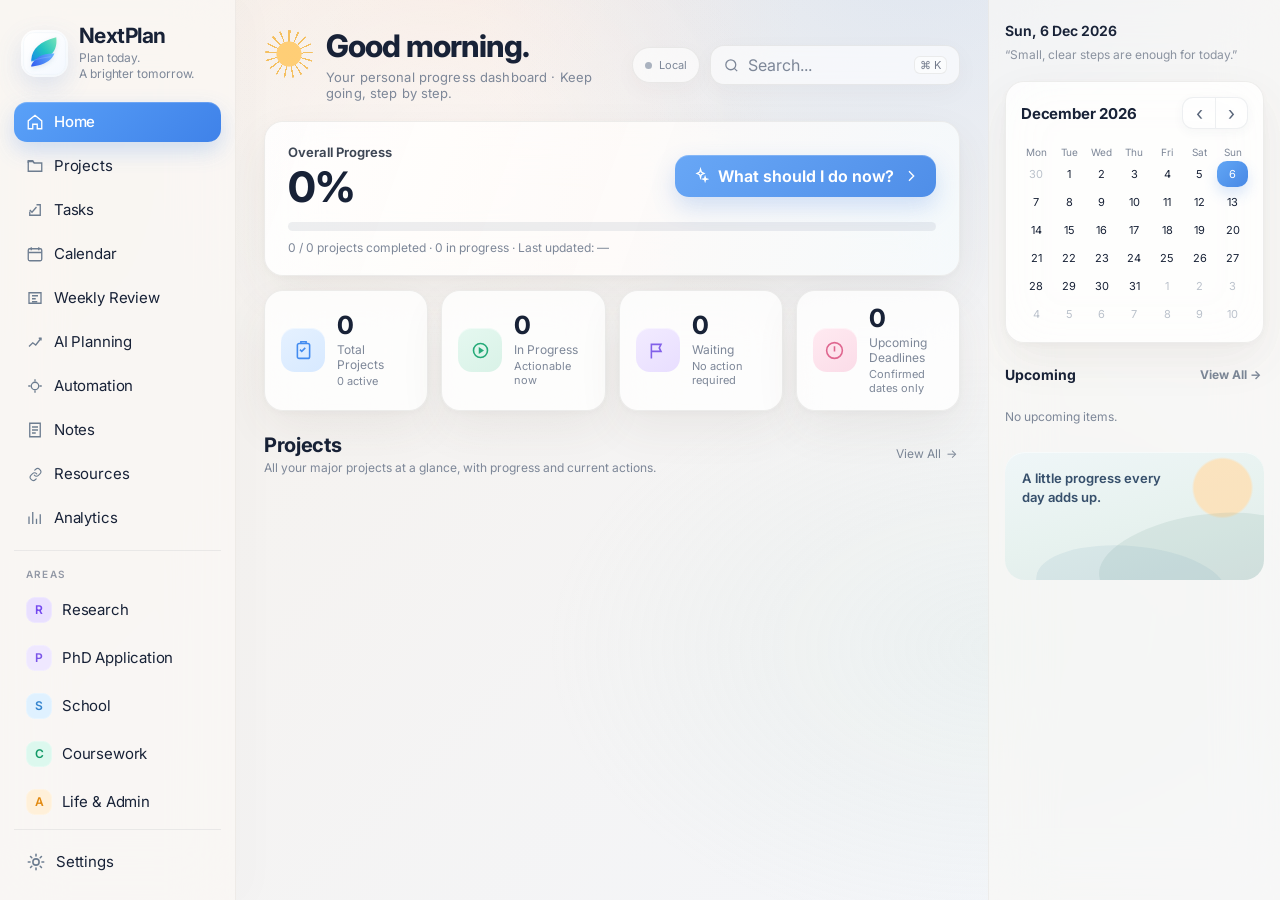
==== index.html @ c909608a "Add files via upload" ====
<!doctype html>
<html lang="en">
<head>
<!-- NEXTPLAN_PHASE_B_V1 -->
<!-- NEXTPLAN_PHASE_C_V1 -->
<!-- NEXTPLAN_PHASE_D_V1 -->
<meta charset="utf-8">
<meta name="viewport" content="width=device-width,initial-scale=1,viewport-fit=cover">
<meta name="theme-color" content="#f5f5f7">
<meta name="color-scheme" content="light dark">
<link rel="manifest" href="./manifest.webmanifest">
<link rel="icon" href="./icon.svg" type="image/svg+xml">
<link rel="preconnect" href="https://fonts.googleapis.com">
<link rel="preconnect" href="https://fonts.gstatic.com" crossorigin>
<link href="https://fonts.googleapis.com/css2?family=Inter:wght@400;500;600;700&display=swap" rel="stylesheet">
<link rel="stylesheet" href="./apple-web-v1.css?v=apple-web-v1">
<title>NextPlan</title>
<style>
:root{
  --bg:#f5f5f7;--glass:rgba(255,255,255,.72);--panel:#ffffff;--panel-soft:#fbfbfd;--text:#111318;--muted:#737b8c;
  --border:rgba(15,23,42,.08);--hairline:rgba(15,23,42,.06);--shadow:0 12px 35px rgba(27,31,43,.07);
  --blue:#3478f6;--blue2:#5b8cff;--green:#22b573;--purple:#8b5cf6;--pink:#ff4f91;--orange:#ff9f0a;--red:#ff453a;
  --sidebar:rgba(247,249,252,.88);--rightbar:rgba(248,250,253,.82);--chip:#f1f3f7;--input:#eef1f5;
}
html[data-theme="dark"]{
  --bg:#101216;--glass:rgba(26,29,35,.74);--panel:#1b1e24;--panel-soft:#20242b;--text:#f4f6f8;--muted:#9da5b4;
  --border:rgba(255,255,255,.08);--hairline:rgba(255,255,255,.06);--shadow:0 16px 40px rgba(0,0,0,.24);
  --sidebar:rgba(20,23,28,.9);--rightbar:rgba(20,23,28,.86);--chip:#292d35;--input:#272b33;
}
*{box-sizing:border-box}html,body{margin:0;min-height:100%;background:var(--bg);color:var(--text);font-family:"Inter",-apple-system,BlinkMacSystemFont,"SF Pro Text","SF Pro Display","Helvetica Neue","Segoe UI","PingFang SC","Microsoft YaHei",sans-serif}
body{min-height:100vh;overflow-x:hidden}button,input,select{font:inherit}button{cursor:pointer}svg{display:block}
.app-shell{min-height:100vh;display:grid;grid-template-columns:236px minmax(0,1fr) 292px;background:radial-gradient(circle at 36% -10%,rgba(76,139,245,.07),transparent 32%),radial-gradient(circle at 78% 0%,rgba(139,92,246,.05),transparent 25%),var(--bg)}
.sidebar{position:sticky;top:0;height:100vh;padding:20px 14px 18px;background:var(--sidebar);backdrop-filter:blur(24px);border-right:1px solid var(--hairline);display:flex;flex-direction:column;z-index:20}
.brand{display:flex;align-items:center;gap:11px;padding:4px 8px 18px}.brand-mark{width:42px;height:42px;border-radius:12px;box-shadow:0 7px 18px rgba(52,120,246,.22);overflow:hidden;flex:none}.brand h1{font-size:20px;letter-spacing:-.5px;margin:0;font-weight:700}.brand p{font-size:12px;color:var(--muted);margin:3px 0 0;line-height:1.3;font-weight:400;letter-spacing:-.01em}
.nav-group{display:grid;gap:4px}.nav-label{font-size:11px;text-transform:uppercase;letter-spacing:.09em;color:var(--muted);font-weight:600;padding:17px 11px 7px}.nav-btn{display:flex;align-items:center;gap:10px;border:0;background:transparent;color:var(--text);padding:9px 11px;border-radius:10px;font-size:16px;font-weight:400;line-height:1.25;letter-spacing:-.022em;text-align:left}.nav-btn svg{width:20px;height:20px;color:#667085;stroke-width:1.7}.nav-btn.active{background:linear-gradient(135deg,#3478f6,#4f85fa);color:#fff;box-shadow:0 7px 15px rgba(52,120,246,.18)}.nav-btn.active svg{color:#fff}.nav-btn:hover:not(.active){background:var(--chip)}
.area-dot{width:24px;height:24px;border-radius:8px;display:grid;place-items:center;font-size:12px;font-weight:700}.a-research{background:#e9e0ff;color:#7448ef}.a-phd{background:#efe8ff;color:#7b55e8}.a-school{background:#dff1ff;color:#3484ce}.a-career{background:#dcf8ee;color:#119966}.a-admin{background:#fff0d9;color:#e28a12}.a-life{background:#ffe2ee;color:#e84986}
.sidebar-footer{margin-top:auto}.settings-btn{width:100%;display:flex;gap:10px;align-items:center;border:0;background:transparent;color:var(--muted);padding:10px 11px;border-radius:10px;font-size:16px;font-weight:400;line-height:1.25;letter-spacing:-.022em}.settings-btn svg{width:20px;height:20px;stroke-width:1.7;color:#667085}.settings-btn:hover{background:var(--chip)}
.main{min-width:0;padding:28px 28px 46px}.topbar{display:flex;gap:20px;align-items:flex-start;justify-content:space-between;margin-bottom:18px}.hello h2{font-size:30px;letter-spacing:-.8px;margin:0;font-weight:760}.hello p{margin:4px 0 0;color:var(--muted);font-size:14px}.top-actions{display:flex;align-items:center;gap:9px}.sync-pill{height:34px;border:1px solid var(--border);background:var(--glass);backdrop-filter:blur(18px);border-radius:999px;padding:0 10px;display:flex;align-items:center;gap:7px;color:var(--muted);font-size:11px;white-space:nowrap}.sync-pill .sync-dot{width:7px;height:7px;border-radius:50%;background:#aab2bf}.sync-pill.synced .sync-dot{background:var(--green)}.sync-pill.syncing .sync-dot{background:var(--orange)}.sync-pill.error .sync-dot{background:var(--red)}.search-btn{height:38px;width:min(245px,30vw);border:1px solid var(--border);background:var(--glass);backdrop-filter:blur(18px);color:var(--muted);border-radius:13px;padding:0 12px;display:flex;align-items:center;gap:8px;box-shadow:0 2px 10px rgba(0,0,0,.025)}.search-btn span:first-of-type{overflow:hidden;white-space:nowrap;text-overflow:ellipsis}.kbd{margin-left:auto;font-size:11px;border:1px solid var(--border);background:var(--panel);border-radius:6px;padding:1px 5px;color:var(--muted)}
.card{background:var(--glass);backdrop-filter:blur(22px);border:1px solid var(--border);border-radius:18px;box-shadow:var(--shadow)}.hero{padding:21px 22px}.hero-row{display:flex;justify-content:space-between;gap:18px;align-items:center}.eyebrow{font-size:13px;font-weight:650}.hero-pct{font-size:41px;font-weight:760;letter-spacing:-1.2px;line-height:1;margin-top:6px}.primary{border:0;color:white;background:linear-gradient(135deg,#3478f6,#4d86fa);border-radius:13px;padding:11px 16px;font-weight:650;box-shadow:0 8px 18px rgba(52,120,246,.22);display:flex;align-items:center;gap:9px}.primary:hover{filter:brightness(.99)}
.progress-track{height:10px;border-radius:999px;background:#e9edf3;overflow:hidden;margin-top:14px}.progress-fill{height:100%;border-radius:999px;background:linear-gradient(90deg,#3478f6,#5a8df7);transition:width .28s ease}html[data-theme="dark"] .progress-track{background:#2b3038}.hero-meta{font-size:12px;color:var(--muted);margin-top:9px}
.stats{display:grid;grid-template-columns:repeat(4,1fr);gap:12px;margin:14px 0 22px}.stat{padding:15px;display:flex;gap:12px;align-items:center}.stat-icon{width:43px;height:43px;border-radius:13px;display:grid;place-items:center;flex:none}.stat-icon svg{width:21px;height:21px}.si-blue{background:#e2efff;color:#3478f6}.si-green{background:#def8ef;color:#1aa26b}.si-purple{background:#eee4ff;color:#7b48ef}.si-pink{background:#ffe3ef;color:#ee4a87}.stat-num{font-size:24px;font-weight:750;line-height:1}.stat-title{font-size:12px;color:var(--muted);margin-top:4px}.stat-sub{font-size:11px;color:var(--muted);margin-top:2px}
.section-head{display:flex;justify-content:space-between;gap:16px;align-items:center;margin-bottom:10px}.section-head h3{font-size:20px;margin:0;letter-spacing:-.35px}.section-head p{font-size:12px;color:var(--muted);margin:3px 0 0}.link-btn{border:0;background:transparent;color:var(--muted);font-size:12px;display:flex;align-items:center;gap:5px;padding:6px 3px}.link-btn:hover{color:var(--text)}
.project-grid{display:grid;grid-template-columns:repeat(3,minmax(0,1fr));gap:12px}.project-card{padding:15px;min-width:0;transition:transform .16s ease,box-shadow .16s ease}.project-card:hover{transform:translateY(-1px);box-shadow:0 15px 38px rgba(24,29,40,.09)}.pc-top{display:flex;align-items:flex-start;gap:10px}.pc-icon{width:36px;height:36px;border-radius:11px;display:grid;place-items:center;flex:none}.pc-icon svg{width:18px;height:18px}.pc-text{min-width:0;flex:1}.pc-title{font-size:14px;font-weight:690;white-space:nowrap;overflow:hidden;text-overflow:ellipsis}.pc-sub{font-size:11px;color:var(--muted);white-space:nowrap;overflow:hidden;text-overflow:ellipsis;margin-top:2px}.pc-pct{font-size:13px;font-weight:700;margin-left:auto}.mini-progress{height:6px;border-radius:999px;background:#ebeff4;overflow:hidden;margin-top:13px}.mini-progress span{display:block;height:100%;background:var(--blue);border-radius:999px}html[data-theme="dark"] .mini-progress{background:#2b3038}.pc-next{border-top:1px solid var(--hairline);margin-top:11px;padding-top:10px;font-size:11px;line-height:1.45;color:var(--muted);display:grid;grid-template-columns:18px 1fr;gap:5px}.pc-next b{color:var(--text);font-weight:630;display:block;margin-bottom:2px}.pc-next svg{width:14px;height:14px;margin-top:1px;color:#8993a3}.empty-project{cursor:pointer;width:100%;font:inherit;color:var(--muted);min-height:164px;border:1px dashed rgba(52,120,246,.22);border-radius:18px;display:grid;place-items:center;text-align:center;color:var(--muted);background:rgba(255,255,255,.28)}.empty-project .plus{font-size:30px;color:var(--blue);line-height:1}.empty-project b{display:block;color:var(--blue);font-size:13px;margin-top:4px}
.view{display:none}.view.active{display:block}.view-title{margin-bottom:18px}.view-title h2{font-size:28px;margin:0;letter-spacing:-.6px}.view-title p{color:var(--muted);font-size:13px;margin:4px 0 0}.toolbar{display:flex;gap:8px;flex-wrap:wrap;margin-bottom:14px}.select{appearance:none;-webkit-appearance:none;border:1px solid var(--border);background-color:var(--panel);color:var(--text);border-radius:12px;padding:9px 34px 9px 12px;background-image:linear-gradient(45deg,transparent 50%,var(--muted) 50%),linear-gradient(135deg,var(--muted) 50%,transparent 50%);background-position:calc(100% - 16px) 50%,calc(100% - 11px) 50%;background-size:5px 5px;background-repeat:no-repeat}.list-card{padding:0;overflow:hidden}.list-row{padding:15px 17px;border-top:1px solid var(--hairline);display:flex;gap:14px;align-items:flex-start}.list-row:first-child{border-top:0}.status-dot{width:9px;height:9px;border-radius:50%;margin-top:6px;flex:none}.sd-active{background:var(--blue)}.sd-waiting{background:var(--orange)}.sd-planned{background:#aab2bf}.sd-completed,.sd-done{background:var(--green)}.sd-blocked{background:var(--red)}.list-main{min-width:0;flex:1}.list-title{font-weight:670}.list-sub{font-size:12px;color:var(--muted);margin-top:3px}.list-meta{font-size:12px;color:var(--muted);text-align:right}.milestone-tags{display:flex;flex-wrap:wrap;gap:6px;margin-top:8px;line-height:1}.milestone-tags .priority{display:inline-flex;align-items:center;line-height:1.25;margin:0!important;padding:5px 8px;white-space:normal;vertical-align:middle}.task-grid{display:grid;gap:10px}.task-card{padding:15px 17px;display:grid;grid-template-columns:28px 1fr auto;gap:12px;align-items:start}.task-check{width:25px;height:25px;border-radius:8px;background:#e5efff;color:var(--blue);display:grid;place-items:center}.task-check svg{width:14px;height:14px}.task-title{font-weight:670}.task-desc{font-size:12px;color:var(--muted);margin-top:3px}.priority{font-size:11px;color:var(--muted);background:var(--chip);padding:4px 7px;border-radius:999px}
.calendar-layout{display:grid;grid-template-columns:minmax(0,1.4fr) minmax(250px,.6fr);gap:14px}.calendar-card{padding:18px}.cal-head{display:flex;justify-content:space-between;align-items:center;margin-bottom:14px}.cal-title{font-size:17px;font-weight:700}.cal-nav{display:flex;gap:6px}.round-btn{width:31px;height:31px;border-radius:10px;border:1px solid var(--border);background:var(--panel);color:var(--text);display:grid;place-items:center}.weekdays,.cal-grid{display:grid;grid-template-columns:repeat(7,1fr);gap:5px}.weekdays div{font-size:11px;color:var(--muted);text-align:center;padding:5px}.day{min-height:67px;border-radius:12px;padding:7px;font-size:12px;position:relative;border:1px solid transparent}.day.muted{color:#b6bdc8}.day.today{background:#edf4ff;border-color:#d8e8ff;color:#2f6fdc}html[data-theme="dark"] .day.today{background:#1e2c43;border-color:#28426b;color:#91b8ff}.day.has-event{background:var(--panel-soft)}.daynum{font-weight:620}.event-dots{display:flex;gap:3px;position:absolute;bottom:7px;left:7px}.event-dots span{width:5px;height:5px;border-radius:50%}.upcoming-list{display:grid;gap:8px}.upcoming-item{padding:12px;border-radius:13px;background:var(--panel-soft);display:grid;grid-template-columns:8px 1fr auto;gap:9px;align-items:center}.u-dot{width:8px;height:8px;border-radius:50%}.u-title{font-size:12px;font-weight:650}.u-date{font-size:11px;color:var(--muted);margin-top:1px}.u-right{font-size:11px;color:var(--muted)}.empty-state{padding:34px 20px;text-align:center;color:var(--muted)}.empty-state svg{width:36px;height:36px;margin:0 auto 8px;color:#a6aeba}.empty-state b{display:block;color:var(--text);font-size:14px;margin-bottom:4px}
.notes-grid,.resources-grid{display:grid;grid-template-columns:repeat(2,minmax(0,1fr));gap:12px}.note-card,.resource-card{padding:16px}.note-title,.resource-title{font-weight:690}.note-body,.resource-sub{font-size:12px;color:var(--muted);margin-top:6px;line-height:1.5}.note-meta{font-size:11px;color:var(--muted);margin-top:11px}.resource-card{display:flex;gap:12px;align-items:flex-start}.resource-icon{width:38px;height:38px;border-radius:11px;background:#e5efff;color:var(--blue);display:grid;place-items:center;flex:none}.resource-icon svg{width:18px;height:18px}.analytics-grid{display:grid;grid-template-columns:repeat(2,minmax(0,1fr));gap:12px}.analytics-card{padding:17px}.analytics-card h4{font-size:14px;margin:0 0 13px}.area-row{display:grid;grid-template-columns:92px 1fr 38px;gap:10px;align-items:center;margin:10px 0;font-size:12px}.area-track{height:7px;background:#e9edf3;border-radius:999px;overflow:hidden}.area-track span{height:100%;display:block;border-radius:999px;background:linear-gradient(90deg,#3478f6,#8b5cf6)}html[data-theme="dark"] .area-track{background:#2b3038}.metric-big{font-size:34px;font-weight:760;letter-spacing:-.8px}.metric-label{font-size:12px;color:var(--muted)}
.rightbar{position:sticky;top:0;height:100vh;padding:22px 15px 18px;background:var(--rightbar);backdrop-filter:blur(24px);border-left:1px solid var(--hairline);overflow:auto}.profile-row{display:flex;justify-content:flex-end;margin-bottom:18px}.avatar{width:38px;height:38px;border:0;border-radius:50%;display:grid;place-items:center;background:linear-gradient(135deg,#747f93,#9ca5b5);color:white;font-size:12px;font-weight:700}.today-date{font-size:14px;font-weight:650}.reflection{font-size:13px;color:var(--muted);font-style:italic;line-height:1.45;margin-top:7px}.side-card{background:var(--glass);border:1px solid var(--border);border-radius:17px;box-shadow:var(--shadow);padding:15px;margin-top:18px}.side-title{font-size:14px;font-weight:700;display:flex;align-items:center;justify-content:space-between}.mini-cal-head{display:flex;justify-content:space-between;align-items:center;margin-bottom:12px}.mini-week,.mini-days{display:grid;grid-template-columns:repeat(7,1fr);text-align:center;gap:2px}.mini-week div{font-size:10px;color:var(--muted);padding:3px}.mini-day{font-size:11px;padding:6px 0;border-radius:50%;position:relative}.mini-day.today{background:var(--blue);color:#fff}.mini-day.muted{color:#bbc2cc}.mini-day.has-event:not(.today)::after{content:"";width:4px;height:4px;background:var(--green);border-radius:50%;position:absolute;left:50%;transform:translateX(-50%);bottom:1px}.side-upcoming{margin-top:18px}.side-upcoming-list{display:grid;gap:0;margin-top:8px}.side-event{display:grid;grid-template-columns:8px 1fr auto;gap:9px;align-items:center;border-top:1px solid var(--hairline);padding:10px 0}.side-event:first-child{border-top:0}.side-event-title{font-size:12px;font-weight:650}.side-event-date,.side-event-right{font-size:10px;color:var(--muted)}.soft-quote{margin-top:18px;min-height:133px;border-radius:18px;padding:17px;background:linear-gradient(145deg,#eef3ff,#dfe9fa 58%,#cbdaf2);color:#27334d;position:relative;overflow:hidden}.soft-quote:before{content:"";position:absolute;width:170px;height:80px;background:rgba(104,136,191,.18);border-radius:50% 50% 0 0;right:-35px;bottom:-20px;transform:rotate(-8deg)}.soft-quote p{font-size:13px;line-height:1.45;font-weight:600;width:72%;margin:0;position:relative;z-index:1}
.modal{border:0;border-radius:20px;background:var(--panel);color:var(--text);padding:0;width:min(650px,calc(100vw - 28px));box-shadow:0 28px 90px rgba(0,0,0,.28)}.modal::backdrop{background:rgba(20,23,30,.34);backdrop-filter:blur(4px)}.modal-inner{padding:20px}.modal-title{font-size:19px;font-weight:730;margin:0 0 4px}.modal-sub{font-size:12px;color:var(--muted);margin-bottom:15px}.field{display:grid;gap:5px;margin-top:10px}.field label{font-size:11px;color:var(--muted);font-weight:600}.field input{border:1px solid var(--border);background:var(--input);color:var(--text);padding:10px 11px;border-radius:10px;outline:none}.field input:focus{border-color:rgba(52,120,246,.55);box-shadow:0 0 0 3px rgba(52,120,246,.11)}.modal-actions{display:flex;gap:8px;justify-content:flex-end;margin-top:16px}.secondary{border:1px solid var(--border);background:var(--panel);color:var(--text);border-radius:11px;padding:9px 12px}.danger{color:var(--red)}
.search-modal{width:min(720px,calc(100vw - 30px));align-self:start;margin-top:8vh}.search-input-wrap{display:flex;align-items:center;gap:8px;border-bottom:1px solid var(--hairline);padding:15px 18px}.search-input-wrap input{border:0;outline:0;background:transparent;color:var(--text);font-size:17px;width:100%}.search-results{max-height:58vh;overflow:auto;padding:8px}.search-result{padding:11px 12px;border-radius:11px;display:flex;gap:10px;align-items:flex-start}.search-result:hover{background:var(--chip)}.search-kind{font-size:10px;background:var(--chip);color:var(--muted);border-radius:6px;padding:2px 5px;flex:none;margin-top:2px}.search-result b{font-size:13px}.search-result p{font-size:11px;color:var(--muted);margin:3px 0 0}
.mobile-top{display:none}.scrim{display:none}
@media(max-width:1180px){.app-shell{grid-template-columns:210px minmax(0,1fr)}.rightbar{display:none}.project-grid{grid-template-columns:repeat(2,minmax(0,1fr))}.stats{grid-template-columns:repeat(2,1fr)}}
@media(max-width:820px){.app-shell{display:block}.sidebar{position:fixed;left:0;transform:translateX(-102%);width:250px;transition:transform .22s ease;box-shadow:20px 0 50px rgba(0,0,0,.12)}.sidebar.open{transform:translateX(0)}.scrim{position:fixed;inset:0;background:rgba(10,13,18,.25);z-index:15}.scrim.show{display:block}.main{padding:17px 15px 35px}.mobile-top{display:flex;justify-content:space-between;align-items:center;margin-bottom:15px}.mobile-brand{font-weight:730}.icon-button{border:0;background:var(--panel);color:var(--text);border-radius:10px;width:37px;height:37px;display:grid;place-items:center;box-shadow:var(--shadow)}.topbar{align-items:center}.hello h2{font-size:25px}.sync-pill{display:none}.search-btn{width:42px;padding:0;justify-content:center}.search-btn span,.search-btn .kbd{display:none}.project-grid,.notes-grid,.resources-grid,.analytics-grid,.calendar-layout{grid-template-columns:1fr}.stats{grid-template-columns:1fr 1fr}.hero-row{align-items:flex-start;flex-direction:column}.primary{width:100%;justify-content:center}.project-card{min-height:auto}}
@media(max-width:480px){.stats{grid-template-columns:1fr}.hello p{font-size:12px}.hello h2{font-size:23px}}





/* APPROVED SIDEBAR SPEC v4 START */
/* Final user-approved sidebar tuning: compact Apple-like proportions, 236px desktop width. */
.sidebar{
  width:236px;
  padding:18px 14px 14px;
  background:#fafbfc;
  font-family:-apple-system,BlinkMacSystemFont,"SF Pro Text","SF Pro Display","Inter","Helvetica Neue",Arial,sans-serif;
  overflow-y:auto;
  overscroll-behavior:contain;
  scrollbar-width:none;
}
.sidebar::-webkit-scrollbar{display:none}
html[data-theme="dark"] .sidebar{background:#0b1220}
.brand{
  gap:12px;
  padding:0 6px 16px;
  align-items:center;
}
.brand-mark{
  width:48px;
  height:48px;
  border-radius:14px;
  box-shadow:0 8px 20px rgba(67,97,238,.20);
  flex:0 0 48px;
}
.brand-mark img{width:48px;height:48px}
.brand h1{
  font-family:-apple-system,BlinkMacSystemFont,"SF Pro Display","SF Pro Text","Inter","Helvetica Neue",Arial,sans-serif;
  font-size:20px;
  line-height:24px;
  font-weight:700;
  letter-spacing:-.45px;
  color:#0f172a;
  white-space:nowrap;
}
.brand p{
  margin:2px 0 0;
  font-family:-apple-system,BlinkMacSystemFont,"SF Pro Text","Inter","Helvetica Neue",Arial,sans-serif;
  font-size:12px;
  line-height:16px;
  font-weight:400;
  letter-spacing:-.08px;
  color:#64748b;
  white-space:nowrap;
}
html[data-theme="dark"] .brand h1{color:#f8fafc}
html[data-theme="dark"] .brand p{color:#94a3b8}
.nav-group{gap:2px}
.nav-btn{
  min-height:40px;
  padding:8px 12px;
  gap:10px;
  border-radius:12px;
  font-family:-apple-system,BlinkMacSystemFont,"SF Pro Text","SF Pro Display","Inter","Helvetica Neue",Arial,sans-serif;
  font-size:15px;
  line-height:20px;
  font-weight:400;
  letter-spacing:-.16px;
  color:#0f172a;
}
.nav-btn > svg{
  width:18px;
  height:18px;
  flex:0 0 18px;
  color:#64748b;
  stroke-width:1.75;
}
.nav-btn[data-view="resources"] > svg{
  width:15px;
  height:15px;
  flex:0 0 15px;
  margin-left:1.5px;
  margin-right:1.5px;
  stroke-width:1.8;
}
.nav-btn.active{
  min-height:40px;
  color:#fff;
  font-weight:500;
  background:linear-gradient(135deg,#3b82f6 0%,#2563eb 100%);
  box-shadow:0 7px 16px rgba(37,99,235,.20);
}
.nav-btn.active > svg{color:#fff}
.nav-btn:hover:not(.active){background:#f1f5f9}
html[data-theme="dark"] .nav-btn{color:#f8fafc}
html[data-theme="dark"] .nav-btn > svg{color:#94a3b8}
html[data-theme="dark"] .nav-btn.active{background:#1e3a8a;color:#fff}
html[data-theme="dark"] .nav-btn.active > svg{color:#fff}
html[data-theme="dark"] .nav-btn:hover:not(.active){background:#111c2d}
.nav-label{
  margin:10px 0 0;
  padding:16px 12px 7px;
  border-top:1px solid #e2e8f0;
  font-family:-apple-system,BlinkMacSystemFont,"SF Pro Text","Inter","Helvetica Neue",Arial,sans-serif;
  font-size:11px;
  line-height:14px;
  font-weight:600;
  letter-spacing:.10em;
  color:#64748b;
}
html[data-theme="dark"] .nav-label{border-top-color:#233044;color:#94a3b8}
.area-dot{
  width:26px;
  height:26px;
  border-radius:8px;
  flex:0 0 26px;
  font-size:12px;
  line-height:26px;
  font-weight:600;
}
.sidebar-footer{
  margin-top:auto;
  padding-top:12px;
  border-top:1px solid #e2e8f0;
}
html[data-theme="dark"] .sidebar-footer{border-top-color:#233044}
.settings-btn{
  min-height:40px;
  padding:8px 12px;
  gap:10px;
  border-radius:12px;
  font-family:-apple-system,BlinkMacSystemFont,"SF Pro Text","Inter","Helvetica Neue",Arial,sans-serif;
  font-size:15px;
  line-height:20px;
  font-weight:400;
  letter-spacing:-.16px;
  color:#64748b;
}
.settings-btn svg{
  width:18px;
  height:18px;
  flex:0 0 18px;
  color:#64748b;
  stroke-width:1.75;
}
.settings-btn:hover{background:#f1f5f9}
html[data-theme="dark"] .settings-btn{color:#cbd5e1}
html[data-theme="dark"] .settings-btn svg{color:#cbd5e1}
html[data-theme="dark"] .settings-btn:hover{background:#111c2d}
@media(min-width:1181px){.app-shell{grid-template-columns:236px minmax(0,1fr) 292px}}
/* APPROVED SIDEBAR SPEC v4 END */


/* NEXTPLAN PHASE C */
.review-list{display:grid;gap:8px;margin-top:8px}.review-item{padding:9px 10px;border-radius:11px;background:var(--panel-soft);font-size:12px;line-height:1.45}.review-item b{display:block;color:var(--text);font-size:12px;margin-bottom:2px}.review-muted{color:var(--muted)}.knowledge-meta{display:flex;gap:6px;flex-wrap:wrap;margin-top:8px}.knowledge-chip{font-size:10px;border-radius:999px;background:var(--chip);color:var(--muted);padding:3px 7px}.resource-link{color:var(--blue);text-decoration:none;word-break:break-all}.resource-link:hover{text-decoration:underline}.search-result[data-palette-view]{cursor:pointer}.search-result[data-palette-view]:hover{background:var(--panel-soft)}.search-command{color:var(--blue);font-weight:700}.search-help{font-size:11px;color:var(--muted);padding:8px 4px 4px}


/* NEXTPLAN PHASE D */
.sev-critical{color:var(--red)}.sev-high{color:var(--orange)}.sev-medium{color:var(--blue)}.sev-normal{color:var(--green)}.rule-off{opacity:.58}.plan-score{font-size:20px;font-weight:760;letter-spacing:-.4px}.automation-summary{font-size:11px;color:var(--muted);margin-top:4px}


/* NEXTPLAN APPLE LAYOUT FIX v2 */
.hero:before{display:none!important}
#view-projects .list-card{
  display:block!important;
  padding:0!important;
  overflow:hidden!important;
  background:var(--apple-panel)!important;
  border:1px solid var(--apple-border)!important;
  border-radius:19px!important;
  box-shadow:var(--apple-shadow)!important;
  backdrop-filter:blur(26px) saturate(145%)!important;
  -webkit-backdrop-filter:blur(26px) saturate(145%)!important;
}
#view-projects .list-row{
  position:static!important;
  min-height:0!important;
  padding:15px 17px!important;
  border:0!important;
  border-top:1px solid rgba(91,104,122,.08)!important;
  border-radius:0!important;
  background:transparent!important;
  box-shadow:none!important;
  display:flex!important;
  gap:14px!important;
  align-items:flex-start!important;
  align-content:normal!important;
  backdrop-filter:none!important;
  -webkit-backdrop-filter:none!important;
}
#view-projects .list-row:first-child{border-top:0!important}
#view-projects .list-meta{margin-left:auto!important;text-align:right!important}
.task-check{align-self:center!important}


/* NEXTPLAN ICON FIX v1 */
.settings-btn svg{width:20px!important;height:20px!important;flex:0 0 20px!important;stroke-width:1.9!important}
.empty-resource-icon{width:28px!important;height:28px!important;color:#96a2b3!important;margin:0 auto 10px!important}


/* NEXTPLAN MINI CALENDAR NAV FIX v1 */
.mini-cal-head{
  display:flex!important;
  align-items:center!important;
  justify-content:space-between!important;
  gap:12px!important;
  margin-bottom:14px!important;
}
.mini-cal-head>.row{
  display:inline-flex!important;
  align-items:center!important;
  flex-wrap:nowrap!important;
  gap:0!important;
  overflow:hidden!important;
  border:1px solid rgba(105,117,135,.11)!important;
  border-radius:11px!important;
  background:rgba(255,255,255,.58)!important;
  box-shadow:0 3px 12px rgba(54,65,82,.045)!important;
}
.mini-cal-head .round-btn{
  width:32px!important;
  height:30px!important;
  min-width:32px!important;
  padding:0!important;
  border:0!important;
  border-radius:0!important;
  background:transparent!important;
  box-shadow:none!important;
  color:#596579!important;
  font-size:19px!important;
  line-height:1!important;
  display:grid!important;
  place-items:center!important;
}
.mini-cal-head .round-btn+.round-btn{
  border-left:1px solid rgba(105,117,135,.11)!important;
}
.mini-cal-head .round-btn:hover{
  background:rgba(75,143,247,.08)!important;
  color:var(--apple-blue)!important;
}
.mini-cal-head .side-title{
  font-size:15px!important;
  font-weight:700!important;
  letter-spacing:-.2px!important;
}
html[data-theme="dark"] .mini-cal-head>.row{
  background:rgba(45,51,62,.72)!important;
  border-color:rgba(255,255,255,.10)!important;
}
html[data-theme="dark"] .mini-cal-head .round-btn+.round-btn{
  border-left-color:rgba(255,255,255,.10)!important;
}


/* NEXTPLAN RIGHT RAIL AVATAR REMOVAL v1 */
.rightbar .profile-row{display:none!important;margin:0!important;padding:0!important}

</style>
</head>
<body>
<div class="scrim" id="scrim"></div>
<div class="app-shell">
<aside class="sidebar" id="sidebar">
  <div class="brand"><div class="brand-mark"><img src="./icon.svg" alt="" width="48" height="48"></div><div><h1>NextPlan</h1><p>Plan today.<br>A brighter tomorrow.</p></div></div>
  <nav class="nav-group" aria-label="Primary navigation">
    <button class="nav-btn active" data-view="home"><svg viewBox="0 0 24 24" fill="none" stroke="currentColor" stroke-width="1.8"><path d="M3 10.5 12 3l9 7.5V21h-6v-6H9v6H3z"/></svg>Home</button>
    <button class="nav-btn" data-view="projects"><svg viewBox="0 0 24 24" fill="none" stroke="currentColor" stroke-width="1.8"><path d="M3 6h6l2 2h10v11H3z"/><path d="M3 8V5h6l2 3"/></svg>Projects</button>
    <button class="nav-btn" data-view="tasks"><svg viewBox="0 0 24 24" fill="none" stroke="currentColor" stroke-width="1.8"><path d="m5 12 3 3 6-7"/><path d="M14 5h5v14H5v-5"/></svg>Tasks</button>
    <button class="nav-btn" data-view="calendar"><svg viewBox="0 0 24 24" fill="none" stroke="currentColor" stroke-width="1.8"><rect x="3" y="5" width="18" height="16" rx="2"/><path d="M7 3v4m10-4v4M3 10h18"/></svg>Calendar</button>
    <button class="nav-btn" data-view="review"><svg viewBox="0 0 24 24" fill="none" stroke="currentColor" stroke-width="1.8"><path d="M4 5h16v14H4z"/><path d="M8 9h8M8 13h5M8 17h7"/></svg>Weekly Review</button>
    <button class="nav-btn" data-view="planner"><svg viewBox="0 0 24 24" fill="none" stroke="currentColor" stroke-width="1.8"><path d="M4 18 9 13l4 3 7-9"/><path d="M17 7h3v3"/></svg>AI Planning</button>
    <button class="nav-btn" data-view="automation"><svg viewBox="0 0 24 24" fill="none" stroke="currentColor" stroke-width="1.8"><path d="M12 3v3m0 12v3M3 12h3m12 0h3"/><circle cx="12" cy="12" r="5"/></svg>Automation</button>
    <button class="nav-btn" data-view="notes"><svg viewBox="0 0 24 24" fill="none" stroke="currentColor" stroke-width="1.8"><path d="M5 3h14v18H5z"/><path d="M8 8h8M8 12h8M8 16h5"/></svg>Notes</button>
    <button class="nav-btn" data-view="resources"><svg viewBox="0 0 24 24" fill="none" stroke="currentColor" stroke-linecap="round" stroke-linejoin="round"><path d="M10 13a5 5 0 0 0 7.07.07l2-2A5 5 0 0 0 12 4l-1.15 1.15"/><path d="M14 11a5 5 0 0 0-7.07-.07l-2 2A5 5 0 0 0 12 20l1.15-1.15"/></svg>Resources</button>
    <button class="nav-btn" data-view="analytics"><svg viewBox="0 0 24 24" fill="none" stroke="currentColor" stroke-width="1.8"><path d="M4 20V10m5 10V4m5 16v-7m5 7V7"/></svg>Analytics</button>
  </nav>
  <div class="nav-label">Areas</div>
  <div class="nav-group">
    <button class="nav-btn area-filter" data-area="科研"><span class="area-dot a-research">R</span>Research</button>
    <button class="nav-btn area-filter" data-area="PhD"><span class="area-dot a-phd">P</span>PhD Application</button>
    <button class="nav-btn area-filter" data-area="学校"><span class="area-dot a-school">S</span>School</button>
    <button class="nav-btn area-filter" data-area="课程"><span class="area-dot a-career">C</span>Coursework</button>
    <button class="nav-btn area-filter" data-area="行政"><span class="area-dot a-admin">A</span>Life & Admin</button>
  </div>
  <div class="sidebar-footer"><button class="settings-btn" id="settingsNav"><svg viewBox="0 0 24 24" fill="none" stroke="currentColor" stroke-width="1.9" stroke-linecap="round" stroke-linejoin="round"><path d="M12 2.75v2.1m0 14.3v2.1M2.75 12h2.1m14.3 0h2.1M5.45 5.45l1.48 1.48m10.14 10.14 1.48 1.48M18.55 5.45l-1.48 1.48M6.93 17.07l-1.48 1.48"/><circle cx="12" cy="12" r="3.75"/></svg>Settings</button></div>
</aside>
<main class="main">
  <div class="mobile-top"><button class="icon-button" id="menuBtn" aria-label="Menu"><svg viewBox="0 0 24 24" fill="none" stroke="currentColor" stroke-width="1.8" width="19" height="19"><path d="M4 7h16M4 12h16M4 17h16"/></svg></button><div class="mobile-brand">NextPlan</div><button class="icon-button mobile-search" aria-label="Search"><svg viewBox="0 0 24 24" fill="none" stroke="currentColor" stroke-width="1.8" width="18" height="18"><circle cx="11" cy="11" r="7"/><path d="m20 20-4-4"/></svg></button></div>
  <header class="topbar"><div class="hello"><h2 id="greeting">Good evening.</h2><p>Your personal progress dashboard · Keep going, step by step.</p></div><div class="top-actions"><div class="sync-pill" id="syncPill"><span class="sync-dot"></span><span id="syncText">Local</span></div><button class="search-btn" id="searchBtn"><svg viewBox="0 0 24 24" fill="none" stroke="currentColor" stroke-width="1.8" width="17" height="17"><circle cx="11" cy="11" r="7"/><path d="m20 20-4-4"/></svg><span>Search...</span><span class="kbd">⌘ K</span></button></div></header>
  <section class="view active" id="view-home">
    <div class="card hero"><div class="hero-row"><div><div class="eyebrow">Overall Progress</div><div class="hero-pct" id="overallPct">0%</div></div><button class="primary" id="nextActionBtn"><svg viewBox="0 0 24 24" fill="none" stroke="currentColor" stroke-width="1.8" width="17" height="17"><path d="m12 3 1.2 4.1L17 9l-3.8 1.8L12 15l-1.2-4.2L7 9l3.8-1.9z"/><path d="m18.5 14 .7 2.3 2.3.7-2.3.7-.7 2.3-.7-2.3-2.3-.7 2.3-.7z"/></svg>What should I do now?<svg viewBox="0 0 24 24" fill="none" stroke="currentColor" stroke-width="2" width="16" height="16"><path d="m9 5 7 7-7 7"/></svg></button></div><div class="progress-track"><div class="progress-fill" id="overallBar"></div></div><div class="hero-meta" id="overallMeta">Loading current state…</div></div>
    <div class="stats"><div class="card stat"><div class="stat-icon si-blue"><svg viewBox="0 0 24 24" fill="none" stroke="currentColor" stroke-width="1.8"><rect x="5" y="4" width="14" height="17" rx="2"/><path d="M9 4V2h6v2m-7 7 2 2 4-4"/></svg></div><div><div class="stat-num" id="statTotal">0</div><div class="stat-title">Total Projects</div><div class="stat-sub" id="statActive">0 active</div></div></div><div class="card stat"><div class="stat-icon si-green"><svg viewBox="0 0 24 24" fill="none" stroke="currentColor" stroke-width="1.8" stroke-linecap="round" stroke-linejoin="round"><circle cx="12" cy="12" r="8"/><path d="m10 8 6 4-6 4z" fill="currentColor" stroke="none"/></svg></div><div><div class="stat-num" id="statProgress">0</div><div class="stat-title">In Progress</div><div class="stat-sub">Actionable now</div></div></div><div class="card stat"><div class="stat-icon si-purple"><svg viewBox="0 0 24 24" fill="none" stroke="currentColor" stroke-width="1.8"><path d="M5 21V4m0 1h11l-2 4 2 4H5"/></svg></div><div><div class="stat-num" id="statWaiting">0</div><div class="stat-title">Waiting</div><div class="stat-sub">No action required</div></div></div><div class="card stat"><div class="stat-icon si-pink"><svg viewBox="0 0 24 24" fill="none" stroke="currentColor" stroke-width="1.8"><circle cx="12" cy="12" r="9"/><path d="M12 7v6m0 4h.01"/></svg></div><div><div class="stat-num" id="statDeadlines">0</div><div class="stat-title">Upcoming Deadlines</div><div class="stat-sub">Confirmed dates only</div></div></div></div>
    <div class="section-head"><div><h3>Projects</h3><p>All your major projects at a glance, with progress and current actions.</p></div><button class="link-btn" data-go="projects">View All <span>→</span></button></div><div class="project-grid" id="homeProjects"></div>
  </section>
  <section class="view" id="view-projects"><div class="view-title"><h2>Projects</h2><p>Long-term goals, status, milestones, and current actions.</p></div><div class="toolbar"><select class="select" id="projectAreaFilter"><option value="全部">All Areas</option><option value="科研">Research</option><option value="PhD">PhD</option><option value="学校">School</option><option value="课程">Coursework</option><option value="行政">Life & Admin</option></select><select class="select" id="projectStatusFilter"><option value="全部">All Statuses</option><option value="active">In Progress</option><option value="waiting">Waiting</option><option value="planned">Planned</option><option value="blocked">Blocked</option><option value="done">Completed</option></select></div><div class="list-card card" id="projectList"></div></section>
  <section class="view" id="view-tasks"><div class="view-title"><h2>Tasks</h2><p>Only shows actions you can move forward now. Waiting items stay out of your attention.</p></div><div class="task-grid" id="taskList"></div></section>
  <section class="view" id="view-calendar"><div class="view-title"><h2>Calendar</h2><p>Only confirmed dates are shown, so the calendar never creates false urgency.</p></div><div class="calendar-layout"><div class="card calendar-card"><div class="cal-head"><div class="cal-title" id="calTitle"></div><div class="cal-nav"><button class="round-btn" id="calPrev" aria-label="Previous month">‹</button><button class="round-btn" id="calNext" aria-label="Next month">›</button></div></div><div class="weekdays"><div>Mon</div><div>Tue</div><div>Wed</div><div>Thu</div><div>Fri</div><div>Sat</div><div>Sun</div></div><div class="cal-grid" id="calGrid"></div></div><div class="card calendar-card"><div class="section-head"><div><h3 style="font-size:16px">Upcoming</h3><p>Confirmed deadlines</p></div></div><div class="upcoming-list" id="calendarUpcoming"></div></div></div></section>
  <section class="view" id="view-review"><div class="view-title"><h2>Weekly Review</h2><p>Review movement, stalled work, waiting items, and time pressure across the past 7 days and next 14 days.</p></div><div class="analytics-grid" id="reviewMetrics"><div class="card analytics-card"><h4>Movement</h4><div class="metric-big" id="reviewEvents7">0</div><div class="metric-label">state changes in the last 7 days</div></div><div class="card analytics-card"><h4>Completions</h4><div class="metric-big" id="reviewCompletions">0</div><div class="metric-label">confirmed completion events</div></div><div class="card analytics-card"><h4>Waiting / Blocked</h4><div class="metric-big" id="reviewWaiting">0</div><div class="metric-label">projects requiring review, not immediate execution</div></div><div class="card analytics-card"><h4>Next 14 Days</h4><div class="metric-big" id="reviewUpcoming">0</div><div class="metric-label">confirmed calendar items and deadlines</div></div></div><div style="height:14px"></div><div class="analytics-grid"><div class="card analytics-card"><h4>Attention</h4><div id="reviewAttention" class="review-list"></div></div><div class="card analytics-card"><h4>Completed This Week</h4><div id="reviewCompleted" class="review-list"></div></div><div class="card analytics-card"><h4>Upcoming</h4><div id="reviewSchedule" class="review-list"></div></div><div class="card analytics-card"><h4>Review Prompt</h4><div id="reviewPrompt" class="review-list"></div></div></div></section>
  <section class="view" id="view-planner"><div class="view-title"><h2>AI Planning</h2><p>Builds explainable plans from confirmed NextPlan state. Recommendations never rewrite project facts automatically.</p></div><div class="analytics-grid"><div class="card analytics-card"><h4>Focus Now</h4><div id="plannerFocus" class="review-list"></div></div><div class="card analytics-card"><h4>Capacity</h4><div id="plannerCapacity" class="review-list"></div></div><div class="card analytics-card"><h4>Next 14 Days</h4><div id="plannerHorizon" class="review-list"></div></div><div class="card analytics-card"><h4>Planning Interventions</h4><div id="plannerInterventions" class="review-list"></div></div></div></section>
  <section class="view" id="view-automation"><div class="view-title"><h2>Automation</h2><p>Checks overdue items, preparation windows, stalled work, waiting follow-ups, and structural issues. By default, it recommends rather than rewrites.</p></div><div class="analytics-grid"><div class="card analytics-card"><h4>Rules</h4><div id="automationRules" class="review-list"></div></div><div class="card analytics-card"><h4>Latest Findings</h4><div id="automationFindings" class="review-list"></div></div><div class="card analytics-card"><h4>Last Run</h4><div id="automationMeta" class="review-list"></div></div><div class="card analytics-card"><h4>Safety</h4><div class="review-list"><div class="review-item"><b>Observe / recommend first</b><span class="review-muted">Automation may surface findings, but completion, deletion, new commitments and priority changes still require the normal confirmation protocol.</span></div></div></div></div></section>
  <section class="view" id="view-notes"><div class="view-title"><h2>Notes</h2><p>Idea ≠ Task. Keep useful conversation ideas here before they become executable work.</p></div><div class="notes-grid" id="notesGrid"></div></section>
  <section class="view" id="view-resources"><div class="view-title"><h2>Resources</h2><p>An index of important materials and entry points without copying sensitive file contents into NextPlan.</p></div><div class="resources-grid" id="resourcesGrid"></div></section>
  <section class="view" id="view-analytics"><div class="view-title"><h2>Analytics</h2><p>Not a KPI board. It answers whether the system is moving forward and where control is starting to slip.</p></div><div class="analytics-grid"><div class="card analytics-card"><h4>Progress by Area</h4><div id="areaProgress"></div></div><div class="card analytics-card"><h4>Movement</h4><div class="metric-big" id="events7">0</div><div class="metric-label">state changes · 7 days</div><div style="height:14px"></div><div class="metric-big" id="events30">0</div><div class="metric-label">state changes · 30 days</div><div style="height:14px"></div><div class="metric-big" id="completion30">0</div><div class="metric-label">completion events · 30 days</div></div><div class="card analytics-card"><h4>Execution Health</h4><div class="metric-big" id="nextActionCoverage">0%</div><div class="metric-label">active projects with a next action</div><div style="height:14px"></div><div class="metric-big" id="waitingCountAnalytics">0</div><div class="metric-label">waiting projects</div></div><div class="card analytics-card"><h4>Milestones</h4><div class="metric-big" id="milestoneDone">0</div><div class="metric-label" id="milestoneLabel">completed milestones</div></div><div class="card analytics-card"><h4>Time Pressure</h4><div class="metric-big" id="overdueCount">0</div><div class="metric-label">overdue deadlines</div><div style="height:14px"></div><div class="metric-big" id="upcoming14Count">0</div><div class="metric-label">items in the next 14 days</div></div><div class="card analytics-card"><h4>Knowledge Base</h4><div class="metric-big" id="knowledgeCount">0</div><div class="metric-label" id="knowledgeLabel">notes + resources</div></div><div class="card analytics-card"><h4>Stale Active Work</h4><div id="analyticsStale" class="review-list"></div></div><div class="card analytics-card"><h4>System</h4><div class="list-sub" id="analyticsUpdated">Last updated: —</div><div class="list-sub" style="margin-top:8px">Conversation-controlled central state</div><div class="list-sub" style="margin-top:8px">Waiting / blocked items excluded from Next Action</div></div></div></section>
</main>
<aside class="rightbar"><div class="today-date" id="sideDate">—</div><div class="reflection">“Small, clear steps are enough for today.”</div><div class="side-card"><div class="mini-cal-head"><div class="side-title" id="miniMonth">—</div><div class="row"><button class="round-btn" id="miniPrev">‹</button><button class="round-btn" id="miniNext">›</button></div></div><div class="mini-week"><div>Mon</div><div>Tue</div><div>Wed</div><div>Thu</div><div>Fri</div><div>Sat</div><div>Sun</div></div><div class="mini-days" id="miniDays"></div></div><div class="side-upcoming"><div class="side-title">Upcoming <button class="link-btn" data-go="calendar">View All →</button></div><div class="side-upcoming-list" id="sideUpcoming"></div></div><div class="soft-quote"><p id="softMessage">A little progress every day adds up.</p></div></aside>
</div>
<dialog class="modal" id="settingsDialog"><form method="dialog" id="settingsForm"><div class="modal-inner"><div class="modal-title">NextPlan Settings</div><div class="modal-sub">Your read token stays on this device. UI updates will not remove it.</div><div class="field"><label>Repository</label><input id="repoInput" value="changxinjiresearch/LifeOS"></div><div class="field"><label>Branch</label><input id="branchInput" value="main"></div><div class="field"><label>State file</label><input id="pathInput" value="state.json"></div><div class="field"><label>Fine-grained PAT</label><input id="tokenInput" type="password" autocomplete="off" placeholder="github_pat_..."></div><div class="modal-actions"><button class="secondary danger" type="button" id="clearTokenBtn">Clear Token</button><span style="flex:1"></span><button class="secondary" type="button" id="themeBtn">Toggle Appearance</button><button class="secondary" type="button" id="cancelSettings">Cancel</button><button class="primary" value="save">Save & Sync</button></div></div></form></dialog>
<dialog class="modal search-modal" id="searchDialog"><div class="search-input-wrap"><svg viewBox="0 0 24 24" fill="none" stroke="currentColor" stroke-width="1.8" width="20" height="20"><circle cx="11" cy="11" r="7"/><path d="m20 20-4-4"/></svg><input id="searchInput" placeholder="Search everything or type > command…" autocomplete="off"><button class="secondary" id="closeSearch">Esc</button></div><div class="search-results" id="searchResults"></div></dialog>
<dialog class="modal" id="nextDialog"><div class="modal-inner"><div class="modal-title">Do this now</div><div class="modal-sub">NextPlan recommends one current action based on priority, timing, preparation windows, and executability.</div><div id="nextDialogBody"></div><div class="modal-actions"><button class="secondary" id="pickAlternative">Pick something else</button><span style="flex:1"></span><button class="primary" id="closeNext">Got it</button></div></div></dialog>
<script>
(()=>{
const CACHE='clo-v3-cache', CFG='clo-v3-cfg', THEME='clo-v3-theme';
const EMPTY={schema_version:2,system:{name:'NextPlan',last_updated:null},projects:[],events:[],notes:[],resources:[],deadlines:[],calendar_events:[]};
let state=loadCache(),busy=false,syncTimer=null,currentView='home',calendarCursor=new Date(),miniCursor=new Date(),lastPickKey=null;
const $=id=>document.getElementById(id);
const icons={research:`<svg viewBox="0 0 24 24" fill="none" stroke="currentColor" stroke-width="1.8"><path d="M7 3h10v18H7z"/><path d="M9 7h6M9 11h6M9 15h4"/></svg>`,phd:`<svg viewBox="0 0 24 24" fill="none" stroke="currentColor" stroke-width="1.8"><path d="m3 10 9-5 9 5-9 5z"/><path d="M7 13v4c3 2 7 2 10 0v-4"/></svg>`,school:`<svg viewBox="0 0 24 24" fill="none" stroke="currentColor" stroke-width="1.8"><path d="M4 20h16M6 20V9h12v11M9 20v-5h6v5M3 9l9-6 9 6"/></svg>`,admin:`<svg viewBox="0 0 24 24" fill="none" stroke="currentColor" stroke-width="1.8"><path d="M4 21V8l8-5 8 5v13z"/><path d="M9 21v-6h6v6"/></svg>`};
function loadCache(){try{const x=JSON.parse(localStorage.getItem(CACHE));if(x&&Array.isArray(x.projects))return x}catch(e){}return structuredClone(EMPTY)}function saveCache(){localStorage.setItem(CACHE,JSON.stringify(state))}function getCfg(){try{return JSON.parse(localStorage.getItem(CFG))||{}}catch(e){return {}}}function saveCfg(c){localStorage.setItem(CFG,JSON.stringify(c))}function esc(s){return String(s??'').replace(/[&<>"']/g,m=>({'&':'&amp;','<':'&lt;','>':'&gt;','"':'&quot;',"'":'&#39;'}[m]))}
function statusLabel(s){return ({active:'In Progress',waiting:'Waiting',planned:'Planned',completed:'Completed',done:'Completed',blocked:'Blocked'})[s]||s}function priorityLabel(n){return n===3?'High Priority':n===2?'Medium Priority':'Low Priority'}function categoryLabel(c){return ({'科研':'Research','PhD':'PhD','学校':'School','课程':'Coursework','行政':'Life & Admin','其他':'Other'})[c]||c}function projectPct(p){const ms=p.milestones||[];if(!ms.length)return p.status==='done'?100:0;return Math.round(ms.filter(m=>m.status==='completed').length/ms.length*100)}function overallPct(){const ps=(state.projects||[]).filter(p=>p.status!=='planned');if(!ps.length)return 0;const w=ps.reduce((s,p)=>s+(p.priority||1),0);return Math.round(ps.reduce((s,p)=>s+projectPct(p)*(p.priority||1),0)/w)}
function colorForCategory(c){return c==='科研'?['#e5efff','#3478f6']:c==='PhD'?['#f1e8ff','#7b48ef']:c==='学校'?['#e6f5ff','#3484ce']:c==='课程'?['#e6f8ef','#1aa26b']:['#fff0dc','#e28a12']}function iconForCategory(c){return c==='科研'?icons.research:c==='PhD'?icons.phd:c==='学校'?icons.school:c==='课程'?icons.school:icons.admin}function statusClass(s){return 'sd-'+(s==='completed'?'completed':s)}
function currentActionInfo(p){const ms=p.milestones||[],active=ms.filter(m=>m.status==='active'),planned=ms.filter(m=>m.status==='planned');if(p.status==='waiting')return{label:'Waiting',text:p.next_action||'Waiting for external input'};if(p.status==='blocked')return{label:'Blocked',text:p.next_action||'Waiting for the blocker to be resolved'};if(p.status==='completed'||p.status==='done')return{label:'Completed',text:'Project completed'};if(p.status==='planned')return{label:'Planned',text:p.next_action||planned[0]?.name||'Waiting to start'};if(active.length)return{label:'Current Action',text:active.map(m=>m.name).join(' · ')};return{label:'Current Action',text:p.next_action||planned[0]?.name||'No current action set'}}
function parseLocalDate(raw){if(!raw)return null;const m=String(raw).match(/^(\d{4})-(\d{2})-(\d{2})$/);if(m)return new Date(Number(m[1]),Number(m[2])-1,Number(m[3]));const d=new Date(raw);return Number.isNaN(d.getTime())?null:d}
function confirmedDeadlines(){const out=[];const add=(raw,base={})=>{const date=parseLocalDate(raw);if(!date)return;out.push({...base,date,raw})};(state.deadlines||[]).forEach(d=>{if(['event','meeting','appointment','presentation','reminder'].includes(String(d.kind||'')))return;add(d.date||d.due,{id:d.id,title:d.title||d.name||'Deadline',category:d.category||'',project_id:d.project_id,task_id:d.task_id,time:d.time||'',timezone:d.timezone||'',kind:'deadline',prep_days:d.prep_days})});(state.projects||[]).forEach(p=>{add(p.deadline||p.due,{id:'project-due-'+p.id,title:p.name,category:p.category,project_id:p.id,kind:'deadline',prep_days:p.prep_days});(p.milestones||[]).forEach(m=>add(m.deadline||m.due,{id:'task-due-'+p.id+'-'+m.id,title:m.name,category:p.category,project_id:p.id,task_id:m.id,kind:'deadline',prep_days:m.prep_days}))});const seen=new Set();return out.filter(x=>{const k=(x.id||'')+'|'+x.title+'|'+localISO(x.date);if(seen.has(k))return false;seen.add(k);return true}).sort((a,b)=>a.date-b.date||String(a.time||'').localeCompare(String(b.time||'')))}
function calendarEntries(){const out=confirmedDeadlines().map(x=>({...x,type:'deadline'}));const addEvent=e=>{const date=parseLocalDate(e.date||e.due);if(!date)return;out.push({id:e.id,title:e.title||e.name||'Event',date,time:e.time||'',timezone:e.timezone||'',kind:e.kind||'event',type:'calendar_event',category:e.category||'',project_id:e.project_id,task_id:e.task_id,prep_days:e.prep_days})};(state.calendar_events||[]).forEach(addEvent);(state.deadlines||[]).filter(d=>['event','meeting','appointment','presentation','reminder'].includes(String(d.kind||''))).forEach(addEvent);const seen=new Set();return out.filter(x=>{const k=(x.id||'')+'|'+x.title+'|'+localISO(x.date)+'|'+(x.time||'');if(seen.has(k))return false;seen.add(k);return true}).sort((a,b)=>a.date-b.date||String(a.time||'').localeCompare(String(b.time||'')))}
function renderGreeting(){const h=new Date().getHours();$('greeting').textContent=(h<12?'Good morning.':h<18?'Good afternoon.':'Good evening.')}function formatUpdated(s){if(!s)return '—';const d=new Date(s);return Number.isNaN(d)?s:d.toLocaleString([], {month:'short',day:'numeric',hour:'2-digit',minute:'2-digit'})}
function renderHome(){const ps=state.projects||[],ov=overallPct(),active=ps.filter(p=>p.status==='active').length,waiting=ps.filter(p=>p.status==='waiting').length,dl=confirmedDeadlines().filter(x=>x.date>=startOfToday()&&x.date<=new Date(Date.now()+30*86400000));$('overallPct').textContent=ov+'%';$('overallBar').style.width=ov+'%';$('overallMeta').textContent=`${ps.filter(p=>projectPct(p)===100).length} / ${ps.length} projects completed  ·  ${active} in progress  ·  Last updated: ${formatUpdated(state.system?.last_updated)}`;$('statTotal').textContent=ps.length;$('statActive').textContent=active+' active';$('statProgress').textContent=active;$('statWaiting').textContent=waiting;$('statDeadlines').textContent=dl.length;$('homeProjects').innerHTML=ps.map(projectCard).join('')}
function projectCard(p){const pc=projectPct(p),[bg,fg]=colorForCategory(p.category),action=currentActionInfo(p);return `<article class="card project-card"><div class="pc-top"><div class="pc-icon" style="background:${bg};color:${fg}">${iconForCategory(p.category)}</div><div class="pc-text"><div class="pc-title">${esc(p.name)}</div><div class="pc-sub">${esc(categoryLabel(p.category))} · ${priorityLabel(p.priority)} · ${statusLabel(p.status)}</div></div><div class="pc-pct">${pc}%</div></div><div class="mini-progress"><span style="width:${pc}%"></span></div><div class="pc-next"><svg viewBox="0 0 24 24" fill="none" stroke="currentColor" stroke-width="1.8"><rect x="5" y="4" width="14" height="16" rx="2"/><path d="M8 2v4m8-4v4M8 10h8"/></svg><div><b>${esc(action.label)}</b>${esc(action.text)}</div></div></article>`}
function renderProjects(){const area=$('projectAreaFilter').value,status=$('projectStatusFilter').value;const ps=(state.projects||[]).filter(p=>(area==='全部'||p.category===area)&&(status==='全部'||p.status===status));$('projectList').innerHTML=ps.length?ps.map(p=>{const action=currentActionInfo(p);return `<div class="list-row"><span class="status-dot ${statusClass(p.status)}"></span><div class="list-main"><div class="list-title">${esc(p.name)}</div><div class="list-sub"><b style="color:var(--text);font-weight:630">${esc(action.label)}: </b>${esc(action.text)}</div><div class="milestone-tags">${(p.milestones||[]).map(m=>`<span class="priority">${statusLabel(m.status)} · ${esc(m.name)}</span>`).join('')}</div></div><div class="list-meta"><b style="color:var(--text);font-size:16px">${projectPct(p)}%</b><br>${esc(categoryLabel(p.category))} · ${priorityLabel(p.priority)}</div></div>`}).join(''):`<div class="empty-state"><b>No projects match these filters</b>Try a different filter.</div>`}
function deadlineUrgency(days){if(days==null)return 0;if(days<=0)return 55;if(days===1)return 50;if(days===2)return 44;if(days===3)return 36;if(days<=7)return Math.max(12,30-(days-4)*4.5);if(days<=14)return Math.max(2,10-(days-8)*1.2);return 0}
function preparationBonus(days,prep){if(days==null||prep<=0||days<0||days>prep)return 0;return 10+16*((prep-days)/Math.max(1,prep))}
function activityBonuses(raw){if(!raw)return{continuity:0,neglect:0};const d=new Date(raw);if(Number.isNaN(d.getTime()))return{continuity:0,neglect:0};const age=Math.max(0,(Date.now()-d.getTime())/86400000);return{continuity:age<=1?8:age<=3?4:0,neglect:age<7?0:Math.min(12,2+(age-7)*.8)}}
function decisionSchedule(p,m){const list=[];confirmedDeadlines().forEach(d=>{if(m&&d.task_id&&String(d.task_id)===String(m.id))list.push(d);else if(d.project_id&&String(d.project_id)===String(p.id))list.push(d)});(state.calendar_events||[]).forEach(e=>{if(String(e.project_id||'')!==String(p.id)||!['presentation','meeting'].includes(String(e.kind||'')))return;const date=parseLocalDate(e.date);if(date)list.push({...e,date,type:'calendar_event'})});return list.sort((a,b)=>a.date-b.date)}
function decisionCandidates(){const out=[];(state.projects||[]).filter(p=>p.status==='active').forEach(p=>{const active=(p.milestones||[]).filter(m=>m.status==='active');const work=active.length?active:(p.next_action?[null]:[]);work.forEach(m=>{const pr=Math.max(1,Math.min(3,Number(p.priority)||1)),priority={1:20,2:35,3:50}[pr],sched=decisionSchedule(p,m),nearest=sched[0]||null,days=nearest?daysDiff(nearest.date):null,urgency=deadlineUrgency(days);let prep=m?.prep_days??p.prep_days??nearest?.prep_days;if(prep==null)prep=nearest?.kind==='presentation'?5:nearest?.type==='calendar_event'?1:3;prep=Math.max(0,Number(prep)||0);const preparation=preparationBonus(days,prep),ab=activityBonuses(m?.last_worked_at||p.last_worked_at),score=priority+urgency+preparation+ab.continuity+ab.neglect,reasons=[(pr===3?'High':pr===2?'Medium':'Low')+' priority'];if(days!=null){reasons.push(days<=0?'deadline is due or overdue':`deadline in ${days} day${days===1?'':'s'}`);if(preparation>0)reasons.push('preparation window active')}if(ab.continuity>0)reasons.push('continuity bonus');if(ab.neglect>0)reasons.push('long-term item has been neglected');out.push({key:p.id+'::'+(m?.id||'project'),project:p,name:m?.name||p.next_action||p.name,desc:p.next_action||'',priority:p.priority,score,deadlineDays:days,why:reasons.join(' · ')})})});return out.sort((a,b)=>b.score-a.score||String(a.project.name).localeCompare(String(b.project.name)))}
function chooseDecision(excludeKey=null){const pool=decisionCandidates().filter(x=>x.key!==excludeKey);if(!pool.length)return null;const top=pool[0],second=pool[1],det=(top.deadlineDays!=null&&top.deadlineDays<=2)||!second||top.score-second.score>=15;if(det)return{...top,mode:'deterministic',poolCount:pool.length};const near=pool.filter(x=>top.score-x.score<=12).slice(0,5),weights=near.map(x=>Math.exp((x.score-top.score)/6)),sum=weights.reduce((a,b)=>a+b,0);let r=Math.random()*sum;for(let i=0;i<near.length;i++){r-=weights[i];if(r<=0)return{...near[i],mode:'weighted-near-top',poolCount:pool.length}}return{...top,mode:'weighted-near-top',poolCount:pool.length}}
function actionableTasks(){return decisionCandidates()}
function renderTasks(){const ts=actionableTasks();$('taskList').innerHTML=ts.length?ts.map(t=>`<div class="card task-card"><div class="task-check"><svg viewBox="0 0 24 24" fill="none" stroke="currentColor" stroke-width="2"><path d="m7 12 3 3 7-7"/></svg></div><div><div class="task-title">${esc(t.name)}</div><div class="task-desc">${esc(t.project.name)} · ${esc(t.desc)}</div></div><div class="priority">${priorityLabel(t.priority)}</div></div>`).join(''):`<div class="card empty-state"><b>No actionable tasks right now</b>If everything else is Waiting, you can stop for today.</div>`}
function startOfToday(){const d=new Date();d.setHours(0,0,0,0);return d}function daysDiff(d){return Math.ceil((new Date(d.getFullYear(),d.getMonth(),d.getDate())-startOfToday())/86400000)}function deadlineColor(c){return c==='科研'?varColor('green'):c==='PhD'?varColor('purple'):c==='学校'?varColor('blue'):varColor('orange')}function varColor(name){return getComputedStyle(document.documentElement).getPropertyValue('--'+name).trim()||'#3478f6'}
function renderCalendar(cursor,gridId,titleId,mini=false){const y=cursor.getFullYear(),m=cursor.getMonth();if(titleId)$(titleId).textContent=new Intl.DateTimeFormat('en-AU',{month:'long',year:'numeric'}).format(cursor);const first=new Date(y,m,1),offset=(first.getDay()+6)%7,days=new Date(y,m+1,0).getDate(),prevDays=new Date(y,m,0).getDate(),entries=calendarEntries();let html='';for(let i=0;i<42;i++){let n,dm=m,dy=y,muted=false;if(i<offset){n=prevDays-offset+i+1;dm=m-1;muted=true}else if(i>=offset+days){n=i-(offset+days)+1;dm=m+1;muted=true}else n=i-offset+1;const date=new Date(dy,dm,n),iso=localISO(date),events=entries.filter(d=>localISO(d.date)===iso),today=localISO(new Date())===iso,title=events.map(e=>(e.time?e.time+' ':'')+e.title).join(', ');if(mini)html+=`<div class="mini-day ${muted?'muted ':''}${today?'today ':''}${events.length?'has-event':''}" title="${esc(title)}">${n}</div>`;else html+=`<div class="day ${muted?'muted ':''}${today?'today ':''}${events.length?'has-event':''}"><div class="daynum">${n}</div>${events.length?`<div style="font-size:9px;color:var(--muted);margin-top:5px;line-height:1.2">${esc((events[0].time?events[0].time+' ':'')+events[0].title)}</div><div class="event-dots">${events.slice(0,3).map(e=>`<span style="background:${deadlineColor(e.category)}"></span>`).join('')}</div>`:''}</div>`}$(gridId).innerHTML=html}
function localISO(d){const y=d.getFullYear(),m=String(d.getMonth()+1).padStart(2,'0'),day=String(d.getDate()).padStart(2,'0');return `${y}-${m}-${day}`}
function renderUpcoming(){const now=startOfToday(),all=calendarEntries().filter(x=>x.date>=now);const renderItem=(x,side=false)=>{const dd=daysDiff(x.date),right=dd===0?'Today':dd===1?'1 day':dd+' days',date=x.date.toLocaleDateString('en-AU',{weekday:'short',day:'numeric',month:'short',year:'numeric'})+(x.time?' · '+x.time:''),col=deadlineColor(x.category),kind=x.type==='deadline'?'Deadline':(x.kind||'Event');return side?`<div class="side-event"><span class="u-dot" style="background:${col}"></span><div><div class="side-event-title">${esc(x.title)}</div><div class="side-event-date">${esc(kind)} · ${date}</div></div><div class="side-event-right">${right}</div></div>`:`<div class="upcoming-item"><span class="u-dot" style="background:${col}"></span><div><div class="u-title">${esc(x.title)}</div><div class="u-date">${esc(kind)} · ${date}</div></div><div class="u-right">${right}</div></div>`};$('calendarUpcoming').innerHTML=all.length?all.slice(0,10).map(x=>renderItem(x,false)).join(''):`<div class="empty-state"><svg viewBox="0 0 24 24" fill="none" stroke="currentColor" stroke-width="1.7"><rect x="4" y="5" width="16" height="15" rx="2"/><path d="M8 3v4m8-4v4M4 10h16"/></svg><b>No calendar items yet</b>Confirmed meetings, presentations, and deadlines will appear here.</div>`;$('sideUpcoming').innerHTML=all.length?all.slice(0,4).map(x=>renderItem(x,true)).join(''):`<div class="list-sub" style="padding:10px 0">No upcoming items.</div>`}
function projectById(id){return (state.projects||[]).find(p=>String(p.id)===String(id))||null}
function stateEventDate(raw){const d=new Date(raw);return Number.isNaN(d.getTime())?null:d}
function completionEvent(e){const t=String(e.type||''),s=String(e.summary||'').toLowerCase();return t==='task_completed'||t==='milestone_completed'||(t==='milestone_status_changed'&&s.includes('completed'))}
function lastActivityMap(){const out={};(state.events||[]).forEach(e=>{const d=stateEventDate(e.at),pid=String(e.project_id||'');if(!d||!pid)return;if(!out[pid]||d>out[pid])out[pid]=d});return out}
function weeklyReviewData(){const now=new Date(),cut=new Date(now.getTime()-7*86400000),events=(state.events||[]).filter(e=>{const d=stateEventDate(e.at);return d&&d>=cut}),completed=events.filter(completionEvent),ps=state.projects||[],waiting=ps.filter(p=>p.status==='waiting'),blocked=ps.filter(p=>p.status==='blocked'),active=ps.filter(p=>p.status==='active'),activity=lastActivityMap(),stale=[],missing=[];active.forEach(p=>{const last=activity[String(p.id)],age=last?Math.floor((now-last)/86400000):null;if(age===null||age>=7)stale.push({p,age});const activeMs=(p.milestones||[]).filter(m=>m.status==='active');if(!String(p.next_action||'').trim()&&!activeMs.length)missing.push(p)});const entries=calendarEntries(),today=startOfToday(),upcoming=entries.filter(x=>{const d=daysDiff(x.date);return d>=0&&d<=14}),overdue=confirmedDeadlines().filter(x=>daysDiff(x.date)<0);return{events,completed,waiting,blocked,active,stale,missing,upcoming,overdue}}
function reviewItem(title,sub=''){return `<div class="review-item"><b>${esc(title)}</b>${sub?`<span class="review-muted">${esc(sub)}</span>`:''}</div>`}
function renderWeeklyReview(){const r=weeklyReviewData();$('reviewEvents7').textContent=r.events.length;$('reviewCompletions').textContent=r.completed.length;$('reviewWaiting').textContent=r.waiting.length+r.blocked.length;$('reviewUpcoming').textContent=r.upcoming.length;const attention=[];if(r.overdue.length)attention.push(reviewItem(`${r.overdue.length} overdue deadline(s)`,'Resolve or reschedule confirmed deadlines.'));if(r.blocked.length)attention.push(reviewItem(`${r.blocked.length} blocked project(s)`,r.blocked.map(p=>p.name).join(' · ')));if(r.stale.length)attention.push(reviewItem(`${r.stale.length} stale active project(s)`,r.stale.slice(0,4).map(x=>x.p.name+(x.age==null?' · no activity timestamp':` · ${x.age}d`)).join(' | ')));if(r.missing.length)attention.push(reviewItem(`${r.missing.length} project(s) missing a next action`,r.missing.map(p=>p.name).join(' · ')));$('reviewAttention').innerHTML=attention.length?attention.join(''):reviewItem('No structural warning detected','Continue the highest-scoring current action.');$('reviewCompleted').innerHTML=r.completed.length?r.completed.slice(0,6).map(e=>reviewItem(e.summary||'Completed',formatUpdated(e.at))).join(''):reviewItem('No completion recorded this week','Progress can still exist in active work; only confirmed completions appear here.');$('reviewSchedule').innerHTML=r.upcoming.length?r.upcoming.slice(0,7).map(x=>reviewItem((x.time?x.time+' ':'')+x.title,`${localISO(x.date)} · ${x.type==='deadline'?'Deadline':x.kind||'Event'}`)).join(''):reviewItem('No confirmed item in the next 14 days');const prompts=[];if(r.overdue.length)prompts.push('Resolve overdue deadlines before adding new commitments.');if(r.stale.length)prompts.push('Decide whether stale active projects should move, wait, or be paused.');if(r.waiting.length)prompts.push('Check whether any waiting item now has new information.');if(!prompts.length)prompts.push('Review the top current action and protect time for it.');$('reviewPrompt').innerHTML=prompts.map(x=>reviewItem(x)).join('')}
function analyticsData(){const now=Date.now(),ps=state.projects||[],events=state.events||[],e7=events.filter(e=>{const t=new Date(e.at).getTime();return Number.isFinite(t)&&t>=now-7*86400000}).length,e30=events.filter(e=>{const t=new Date(e.at).getTime();return Number.isFinite(t)&&t>=now-30*86400000}),c30=e30.filter(completionEvent).length,active=ps.filter(p=>p.status==='active'),coverage=active.length?Math.round(100*active.filter(p=>String(p.next_action||'').trim()).length/active.length):100,allMs=ps.flatMap(p=>p.milestones||[]),today=startOfToday(),overdue=confirmedDeadlines().filter(x=>x.date<today).length,up14=calendarEntries().filter(x=>{const d=daysDiff(x.date);return d>=0&&d<=14}).length,activity=lastActivityMap(),stale=active.map(p=>{const d=activity[String(p.id)];return{p,age:d?Math.floor((Date.now()-d)/86400000):null}}).filter(x=>x.age===null||x.age>=7).sort((a,b)=>(b.age??9999)-(a.age??9999));return{e7,e30:e30.length,c30,coverage,allMs,overdue,up14,stale}}
function searchIndex(){const rows=[];const add=(kind,title,sub,view,extra={})=>rows.push({kind,title:String(title||''),sub:String(sub||''),view,...extra});(state.projects||[]).forEach(p=>{add('Project',p.name,p.next_action||'','projects',{status:p.status,area:categoryLabel(p.category),project:p.name});(p.milestones||[]).forEach(m=>add('Task',m.name,p.name+' · '+statusLabel(m.status),'tasks',{status:m.status,area:categoryLabel(p.category),project:p.name}))});(state.notes||[]).forEach(n=>add('Note',n.title||'Note',n.body||n.text||'','notes',{area:n.category||'',project:projectById(n.project_id)?.name||''}));(state.resources||[]).forEach(r=>add('Resource',r.title||r.name||'Resource',r.description||r.location||'','resources',{area:r.type||'',project:projectById(r.project_id)?.name||''}));confirmedDeadlines().forEach(d=>add('Deadline',d.title,localISO(d.date)+(d.time?' · '+d.time:''),'calendar',{area:categoryLabel(d.category)||'',project:projectById(d.project_id)?.name||''}));(state.calendar_events||[]).forEach(e=>add('Calendar',e.title||e.name||'Event',(e.date||'')+(e.time?' · '+e.time:'')+' · '+(e.kind||'event'),'calendar',{area:categoryLabel(e.category)||'',project:projectById(e.project_id)?.name||''}));(state.events||[]).slice(0,100).forEach(e=>add('History',e.summary||e.type||'Event',e.at||'','review',{project:projectById(e.project_id)?.name||''}));return rows}
function parseSearchQuery(raw){const filters={},terms=[];String(raw||'').trim().split(/\s+/).filter(Boolean).forEach(t=>{const i=t.indexOf(':');if(i>0&&['kind','type','status','area','project'].includes(t.slice(0,i).toLowerCase()))filters[t.slice(0,i).toLowerCase()]=t.slice(i+1).toLowerCase();else terms.push(t.toLowerCase())});return{terms,filters}}
const paletteCommands=[['>home','Home','home'],['>projects','Projects','projects'],['>tasks','Tasks','tasks'],['>calendar','Calendar','calendar'],['>review','Weekly Review','review'],['>planner','AI Planning','planner'],['>automation','Automation','automation'],['>notes','Notes','notes'],['>resources','Resources','resources'],['>analytics','Analytics','analytics']];
function renderNotes(){const notes=state.notes||[];$('notesGrid').innerHTML=notes.length?notes.map(n=>{const p=projectById(n.project_id),tags=Array.isArray(n.tags)?n.tags:[],meta=[categoryLabel(n.category)||'Note',p?.name,n.updated_at?`Updated ${formatUpdated(n.updated_at)}`:n.at?formatUpdated(n.at):''].filter(Boolean).join(' · ');return `<div class="card note-card"><div class="note-title">${esc(n.title||'Note')}</div><div class="note-body">${esc(n.body||n.text||'')}</div><div class="note-meta">${esc(meta)}</div>${tags.length?`<div class="knowledge-meta">${tags.map(t=>`<span class="knowledge-chip">${esc(t)}</span>`).join('')}</div>`:''}</div>`}).join(''):`<div class="card empty-state" style="grid-column:1/-1"><svg viewBox="0 0 24 24" fill="none" stroke="currentColor" stroke-width="1.7"><path d="M5 3h14v18H5z"/><path d="M8 8h8M8 12h8"/></svg><b>No Notes yet</b>Ask ChatGPT to save an idea as a note. NextPlan will keep it as information, not a task.</div>`}
function renderResources(){const rs=state.resources||[];$('resourcesGrid').innerHTML=rs.length?rs.map(r=>{const p=projectById(r.project_id),tags=Array.isArray(r.tags)?r.tags:[],loc=String(r.location||''),safe=/^https?:\/\//i.test(loc),meta=[r.type||'resource',p?.name,r.updated_at?`Updated ${formatUpdated(r.updated_at)}`:r.at?formatUpdated(r.at):''].filter(Boolean).join(' · ');return `<div class="card resource-card"><div class="resource-icon"><svg viewBox="0 0 24 24" fill="none" stroke="currentColor" stroke-width="1.8"><path d="M7 3h8l4 4v14H7z"/><path d="M15 3v5h5"/></svg></div><div><div class="resource-title">${esc(r.title||r.name||'Resource')}</div><div class="resource-sub">${esc(r.description||'')}</div><div class="note-meta" style="margin-top:5px">${esc(meta)}</div><div style="margin-top:5px">${safe?`<a class="resource-link" href="${esc(loc)}" target="_blank" rel="noopener noreferrer">${esc(loc)}</a>`:`<span class="review-muted">${esc(loc)}</span>`}</div>${tags.length?`<div class="knowledge-meta">${tags.map(t=>`<span class="knowledge-chip">${esc(t)}</span>`).join('')}</div>`:''}</div></div>`}).join(''):`<div class="card empty-state" style="grid-column:1/-1"><svg class="empty-resource-icon" viewBox="0 0 24 24" fill="none" stroke="currentColor" stroke-width="1.65" stroke-linecap="round" stroke-linejoin="round"><path d="M9.5 14.5 8 16a3.5 3.5 0 0 1-5-5l3-3a3.5 3.5 0 0 1 5 0"/><path d="m14.5 9.5 1.5-1.5a3.5 3.5 0 0 1 5 5l-3 3a3.5 3.5 0 0 1-5 0"/><path d="m9 15 6-6"/></svg><b>No resources indexed yet</b>Ask ChatGPT to save a link as a resource. NextPlan stores a safe pointer without copying sensitive file contents.</div>`}
function renderAnalytics(){const ps=state.projects||[],cats=[...new Set(ps.map(p=>p.category))],a=analyticsData();$('areaProgress').innerHTML=cats.map(c=>{const arr=ps.filter(p=>p.category===c),avg=arr.length?Math.round(arr.reduce((s,p)=>s+projectPct(p),0)/arr.length):0;return `<div class="area-row"><span>${esc(categoryLabel(c))}</span><div class="area-track"><span style="width:${avg}%"></span></div><b>${avg}%</b></div>`}).join('');$('events7').textContent=a.e7;$('events30').textContent=a.e30;$('completion30').textContent=a.c30;$('nextActionCoverage').textContent=a.coverage+'%';$('waitingCountAnalytics').textContent=ps.filter(p=>p.status==='waiting').length;const done=a.allMs.filter(m=>m.status==='completed'||m.status==='done').length;$('milestoneDone').textContent=done;$('milestoneLabel').textContent=`completed of ${a.allMs.length} tracked milestones`;$('overdueCount').textContent=a.overdue;$('upcoming14Count').textContent=a.up14;const knowledge=(state.notes||[]).length+(state.resources||[]).length;$('knowledgeCount').textContent=knowledge;$('knowledgeLabel').textContent=`${(state.notes||[]).length} notes + ${(state.resources||[]).length} resources`;$('analyticsStale').innerHTML=a.stale.length?a.stale.slice(0,6).map(x=>reviewItem(x.p.name,x.age==null?'No activity timestamp':`${x.age} days since recorded activity`)).join(''):reviewItem('No active project is stale for 7+ days');$('analyticsUpdated').textContent='Last updated: '+formatUpdated(state.system?.last_updated)}
const defaultAutomationRulesUI=[
{id:'overdue-deadline',name:'Overdue deadlines',enabled:true},
{id:'preparation-window',name:'Preparation windows',enabled:true,threshold_days:5},
{id:'stale-active',name:'Stale active projects',enabled:true,threshold_days:7},
{id:'waiting-followup',name:'Waiting follow-up',enabled:true,threshold_days:7},
{id:'blocked-project',name:'Blocked projects',enabled:true},
{id:'missing-next-action',name:'Missing next action',enabled:true},
{id:'weekly-review',name:'Weekly review prompt',enabled:true,weekday:6}
];
function effectiveAutomationRulesUI(){const over=new Map((state.automation_rules||[]).map(r=>[String(r.id),r]));return defaultAutomationRulesUI.map(r=>({...r,...(over.get(r.id)||{})})).concat((state.automation_rules||[]).filter(r=>!defaultAutomationRulesUI.some(x=>x.id===r.id)))}
function plannerDataUI(){const r=weeklyReviewData(),focus=decisionCandidates()[0]||null,interventions=[];const add=(sev,title,reason)=>interventions.push({sev,title,reason});r.overdue.forEach(x=>add('critical',x.title,'Confirmed deadline is overdue.'));r.upcoming.filter(x=>daysDiff(x.date)<=5).forEach(x=>add(daysDiff(x.date)<=2?'high':'medium',x.title,`Confirmed commitment in ${daysDiff(x.date)} day(s); preparation window is active.`));r.blocked.forEach(p=>add('high',p.name,'Project is blocked; define an unblock condition.'));r.missing.forEach(p=>add('high',p.name,'Active project has no concrete next action.'));r.stale.forEach(x=>add('medium',x.p.name,x.age==null?'No recorded activity timestamp.':`No recorded movement for ${x.age} day(s).`));r.waiting.forEach(p=>{const activity=lastActivityMap()[String(p.id)],age=activity?Math.floor((Date.now()-activity)/86400000):null;if(age===null||age>=7)add('medium',p.name,`Waiting project has no recorded movement for ${age??'7+'} day(s).`)});if(!interventions.length&&focus)add('normal',focus.name,'No structural warning detected; continue the highest-scoring actionable work.');return{r,focus,interventions}}
function renderPlanner(){const d=plannerDataUI(),f=d.focus;$('plannerFocus').innerHTML=f?`<div class="review-item"><b>${esc(f.name)}</b><span class="review-muted">${esc(f.project.name)} · ${esc(f.why)}</span></div>`:reviewItem('No actionable focus','Waiting / blocked work is intentionally excluded.');$('plannerCapacity').innerHTML=[reviewItem(`${d.r.active.length} active project(s)`),reviewItem(`${d.r.waiting.length} waiting · ${d.r.blocked.length} blocked`),reviewItem(`${d.r.stale.length} stale active project(s)`) ].join('');$('plannerHorizon').innerHTML=d.r.upcoming.length?d.r.upcoming.slice(0,8).map(x=>reviewItem((x.time?x.time+' ':'')+x.title,`${localISO(x.date)} · ${daysDiff(x.date)} day(s)`)).join(''):reviewItem('No confirmed commitment in the next 14 days');$('plannerInterventions').innerHTML=d.interventions.length?d.interventions.slice(0,10).map(x=>`<div class="review-item"><b class="sev-${x.sev}">${esc(x.title)}</b><span class="review-muted">${esc(x.reason)}</span></div>`).join(''):reviewItem('No planning intervention required')}
function renderAutomation(){const rules=effectiveAutomationRulesUI(),feed=state.automation_feed||[],meta=state.automation_meta||{};$('automationRules').innerHTML=rules.map(r=>`<div class="review-item ${r.enabled===false?'rule-off':''}"><b>${esc(r.name||r.id)} · ${r.enabled===false?'Off':'On'}</b><span class="review-muted">${esc(r.id)}${r.threshold_days?` · ${r.threshold_days}d threshold`:''}</span></div>`).join('');$('automationFindings').innerHTML=feed.length?feed.slice(0,12).map(f=>`<div class="review-item"><b class="sev-${esc(f.severity||'normal')}">${esc(f.title||f.rule_id)}</b><span class="review-muted">${esc(f.reason||'')}</span></div>`).join(''):reviewItem('No persisted finding yet','The daily automation runner will refresh this feed; current planning remains available in AI Planning.');$('automationMeta').innerHTML=reviewItem(meta.last_run_at?'Last automation run':'No persisted run yet',meta.last_run_at?`${formatUpdated(meta.last_run_at)} · ${meta.finding_count||0} finding(s)`:'Daily scheduler is enabled.')}

function renderMiniSidebar(){const now=new Date();$('sideDate').textContent=now.toLocaleDateString('en-AU',{weekday:'short',day:'numeric',month:'short',year:'numeric'});const active=(state.projects||[]).filter(p=>p.status==='active').length,waiting=(state.projects||[]).filter(p=>p.status==='waiting').length;$('softMessage').textContent=active===0&&waiting>0?'Everything important is waiting. You can stop for today.':waiting>0?'Some things are moving even while you wait.':'A little progress every day adds up.';renderCalendar(miniCursor,'miniDays','miniMonth',true);renderUpcoming()}
function renderAll(){renderGreeting();renderHome();renderProjects();renderTasks();renderCalendar(calendarCursor,'calGrid','calTitle',false);renderWeeklyReview();renderPlanner();renderAutomation();renderNotes();renderResources();renderAnalytics();renderMiniSidebar()}
function showView(name){currentView=name;document.querySelectorAll('.view').forEach(v=>v.classList.toggle('active',v.id==='view-'+name));document.querySelectorAll('.nav-btn[data-view]').forEach(b=>b.classList.toggle('active',b.dataset.view===name));if(innerWidth<=820)closeSidebar();window.scrollTo({top:0,behavior:'smooth'})}
function pickNext(alternative=false){const exclude=alternative?lastPickKey:null,t=chooseDecision(exclude),dlg=$('nextDialog'),body=$('nextDialogBody'),alt=$('pickAlternative');if(!t){body.innerHTML=`<div class="empty-state"><b>No active work needs to move right now</b>Waiting and blocked projects are intentionally excluded.</div>`;lastPickKey=null;alt.style.display='none'}else{lastPickKey=t.key;const p=t.project,pc=projectPct(p),deadline=t.deadlineDays==null?'':(t.deadlineDays<=0?' · Due now':` · ${t.deadlineDays}d remaining`);body.innerHTML=`<div class="card" style="padding:16px;box-shadow:none"><div class="pc-top"><div class="pc-icon" style="background:${colorForCategory(p.category)[0]};color:${colorForCategory(p.category)[1]}">${iconForCategory(p.category)}</div><div class="pc-text"><div class="pc-title" style="font-size:16px">${esc(t.name)}</div><div class="pc-sub">${esc(p.name)} · ${priorityLabel(p.priority)}${deadline}</div></div></div><div class="next" style="margin-top:13px"><b>Why this?:</b> ${esc(t.why)}</div><div class="next" style="margin-top:9px"><b>Current action:</b> ${esc(p.next_action||t.name)}</div></div>`;alt.style.display=t.poolCount>1?'inline-flex':'none'}if(!dlg.open)dlg.showModal()}
function openSettings(){const c=getCfg();$('repoInput').value=c.repo||'changxinjiresearch/LifeOS';$('branchInput').value=c.branch||'main';$('pathInput').value=c.path||'state.json';$('tokenInput').value=c.token||'';$('settingsDialog').showModal()}function apiPath(c){return `https://api.github.com/repos/${c.repo}/contents/${c.path.split('/').map(encodeURIComponent).join('/')}?ref=${encodeURIComponent(c.branch||'main')}`}function decode64(s){const bin=atob(s.replace(/\n/g,'')),bytes=Uint8Array.from(bin,c=>c.charCodeAt(0));return new TextDecoder().decode(bytes)}
async function sync(){if(busy)return;const c=getCfg();if(!c.token){$('syncPill').className='sync-pill';$('syncText').textContent='Local';return}busy=true;$('syncPill').className='sync-pill syncing';$('syncText').textContent='Syncing';try{const r=await fetch(apiPath(c),{headers:{Accept:'application/vnd.github+json',Authorization:'Bearer '+c.token,'X-GitHub-Api-Version':'2022-11-28'}});if(!r.ok)throw new Error('GitHub '+r.status);const j=await r.json(),x=JSON.parse(decode64(j.content));if(!Array.isArray(x.projects))throw new Error('Invalid state file');state=x;saveCache();renderAll();$('syncPill').className='sync-pill synced';$('syncText').textContent='Synced'}catch(e){console.warn('NextPlan sync failed:',e);$('syncPill').className='sync-pill error';$('syncText').textContent='Offline'}finally{busy=false}}
function openSearch(){const dlg=$('searchDialog');dlg.showModal();setTimeout(()=>$('searchInput').focus(),20);renderSearch('')}function renderSearch(q){const raw=String(q||'').trim();if(raw.startsWith('>')){const needle=raw.toLowerCase();const cmds=paletteCommands.filter(c=>c[0].startsWith(needle)||c[1].toLowerCase().includes(needle.slice(1)));$('searchResults').innerHTML=cmds.length?`<div class="search-help">Commands</div>`+cmds.map(c=>`<div class="search-result" data-palette-view="${c[2]}"><span class="search-kind search-command">${esc(c[0])}</span><div><b>${esc(c[1])}</b><p>Open ${esc(c[1])}</p></div></div>`).join(''):`<div class="empty-state"><b>No command</b>Try &gt;review, &gt;calendar or &gt;analytics.</div>`;return}const {terms,filters}=parseSearchQuery(raw),rows=searchIndex().filter(r=>{const hay=[r.kind,r.title,r.sub,r.status||'',r.area||'',r.project||''].join(' ').toLowerCase();if(terms.some(t=>!hay.includes(t)))return false;if(filters.kind&&!r.kind.toLowerCase().includes(filters.kind))return false;if(filters.type&&!r.kind.toLowerCase().includes(filters.type))return false;if(filters.status&&String(r.status||'').toLowerCase()!==filters.status)return false;if(filters.area&&!String(r.area||'').toLowerCase().includes(filters.area))return false;if(filters.project&&!String(r.project||'').toLowerCase().includes(filters.project))return false;return true});$('searchResults').innerHTML=(raw?'<div class="search-help">Search projects, tasks, notes, resources, calendar and history · filters: kind:, status:, area:, project:</div>':'<div class="search-help">Type to search everything, or use &gt;review / &gt;calendar / &gt;analytics.</div>')+(rows.length?rows.slice(0,40).map(r=>`<div class="search-result" data-palette-view="${r.view}"><span class="search-kind">${esc(r.kind)}</span><div><b>${esc(r.title)}</b><p>${esc(r.sub)}</p></div></div>`).join(''):`<div class="empty-state"><b>No results</b>Try another keyword or remove a filter.</div>`)}
function toggleTheme(){const dark=document.documentElement.dataset.theme==='dark';document.documentElement.dataset.theme=dark?'light':'dark';localStorage.setItem(THEME,dark?'light':'dark');renderAll()}function openSidebar(){$('sidebar').classList.add('open');$('scrim').classList.add('show')}function closeSidebar(){$('sidebar').classList.remove('open');$('scrim').classList.remove('show')}
document.querySelectorAll('.nav-btn[data-view]').forEach(b=>b.addEventListener('click',()=>showView(b.dataset.view)));document.querySelectorAll('[data-go]').forEach(b=>b.addEventListener('click',()=>showView(b.dataset.go)));document.addEventListener('click',e=>{const target=e.target.closest('[data-go]');if(target&&target.closest('#homeProjects'))showView(target.dataset.go)});document.querySelectorAll('.area-filter').forEach(b=>b.addEventListener('click',()=>{$('projectAreaFilter').value=b.dataset.area;showView('projects');renderProjects()}));$('projectAreaFilter').onchange=renderProjects;$('projectStatusFilter').onchange=renderProjects;$('nextActionBtn').onclick=()=>pickNext(false);$('pickAlternative').onclick=()=>pickNext(true);$('closeNext').onclick=()=>$('nextDialog').close();$('settingsNav').onclick=openSettings;$('cancelSettings').onclick=()=>$('settingsDialog').close();$('themeBtn').onclick=toggleTheme;$('clearTokenBtn').onclick=()=>{const c=getCfg();delete c.token;saveCfg(c);$('tokenInput').value=''};
$('settingsForm').onsubmit=e=>{if(e.submitter?.value!=='save')return;e.preventDefault();const c={repo:$('repoInput').value.trim(),branch:$('branchInput').value.trim()||'main',path:$('pathInput').value.trim(),token:$('tokenInput').value.trim()};if(!c.repo||!c.path||!c.token)return;saveCfg(c);$('settingsDialog').close();sync()};$('searchBtn').onclick=openSearch;document.querySelectorAll('.mobile-search').forEach(b=>b.onclick=openSearch);$('closeSearch').onclick=()=>$('searchDialog').close();$('searchInput').oninput=e=>renderSearch(e.target.value);$('searchResults').onclick=e=>{const row=e.target.closest('[data-palette-view]');if(!row)return;$('searchDialog').close();showView(row.dataset.paletteView)};document.addEventListener('keydown',e=>{if((e.metaKey||e.ctrlKey)&&e.key.toLowerCase()==='k'){e.preventDefault();openSearch()}if(e.key==='Escape'&&$('searchDialog').open)$('searchDialog').close()});$('calPrev').onclick=()=>{calendarCursor=new Date(calendarCursor.getFullYear(),calendarCursor.getMonth()-1,1);renderCalendar(calendarCursor,'calGrid','calTitle',false)};$('calNext').onclick=()=>{calendarCursor=new Date(calendarCursor.getFullYear(),calendarCursor.getMonth()+1,1);renderCalendar(calendarCursor,'calGrid','calTitle',false)};$('miniPrev').onclick=()=>{miniCursor=new Date(miniCursor.getFullYear(),miniCursor.getMonth()-1,1);renderCalendar(miniCursor,'miniDays','miniMonth',true)};$('miniNext').onclick=()=>{miniCursor=new Date(miniCursor.getFullYear(),miniCursor.getMonth()+1,1);renderCalendar(miniCursor,'miniDays','miniMonth',true)};$('menuBtn').onclick=openSidebar;$('scrim').onclick=closeSidebar;
const th=localStorage.getItem(THEME)||'light';document.documentElement.dataset.theme=th;renderAll();if(getCfg().token){sync();syncTimer=setInterval(sync,60000)}if('serviceWorker' in navigator){window.addEventListener('load',()=>navigator.serviceWorker.register('./sw.js?v=phase-d-v1',{updateViaCache:'none'}).catch(()=>{}))}
})();
</script>
</body>
</html>
---- apple-web-v1.css ----
/* NextPlan Web — Apple-style visual layer. Web only. No behavior changes. */
:root{
  --apple-bg:#f6f1eb;
  --apple-bg-2:#f3f6fb;
  --apple-panel:rgba(255,255,255,.78);
  --apple-panel-solid:#fffdfb;
  --apple-panel-soft:rgba(255,255,255,.58);
  --apple-border:rgba(93,86,79,.10);
  --apple-border-strong:rgba(93,86,79,.15);
  --apple-text:#182237;
  --apple-muted:#7d8798;
  --apple-blue:#4b8ff7;
  --apple-blue-2:#73a7f8;
  --apple-green:#35ba88;
  --apple-purple:#8b6df6;
  --apple-pink:#ef7ea7;
  --apple-orange:#f2a84a;
  --apple-red:#ef6b67;
  --apple-shadow:0 18px 45px rgba(82,69,58,.07),0 2px 10px rgba(82,69,58,.035);
  --apple-shadow-soft:0 10px 30px rgba(82,69,58,.055);
}
html[data-theme="dark"]{
  --apple-bg:#11151b;
  --apple-bg-2:#171c24;
  --apple-panel:rgba(31,36,45,.80);
  --apple-panel-solid:#1d222b;
  --apple-panel-soft:rgba(38,44,54,.72);
  --apple-border:rgba(255,255,255,.08);
  --apple-border-strong:rgba(255,255,255,.12);
  --apple-text:#f4f7fb;
  --apple-muted:#a4adba;
  --apple-shadow:0 18px 48px rgba(0,0,0,.28);
  --apple-shadow-soft:0 10px 30px rgba(0,0,0,.20);
}

html,body{
  color:var(--apple-text)!important;
  font-family:-apple-system,BlinkMacSystemFont,"SF Pro Display","SF Pro Text","Inter","Helvetica Neue","Segoe UI","PingFang SC","Microsoft YaHei",sans-serif!important;
  background:var(--apple-bg)!important;
}
body{
  background:
    radial-gradient(circle at 72% -12%,rgba(157,190,235,.27),transparent 34%),
    radial-gradient(circle at 36% 0%,rgba(255,215,198,.26),transparent 28%),
    linear-gradient(135deg,var(--apple-bg),var(--apple-bg-2))!important;
}
body:before{
  content:"";position:fixed;inset:0;pointer-events:none;z-index:0;
  background:
    radial-gradient(ellipse at 34% 18%,rgba(255,255,255,.42),transparent 28%),
    radial-gradient(ellipse at 78% 72%,rgba(195,222,210,.16),transparent 32%);
}
.app-shell{
  position:relative;z-index:1;
  grid-template-columns:236px minmax(0,1fr) 292px!important;
  background:transparent!important;
}

/* Sidebar */
.sidebar{
  padding:22px 14px 18px!important;
  background:rgba(250,248,245,.76)!important;
  border-right:1px solid rgba(117,106,94,.08)!important;
  box-shadow:12px 0 35px rgba(94,80,67,.025)!important;
  backdrop-filter:saturate(155%) blur(30px)!important;
  -webkit-backdrop-filter:saturate(155%) blur(30px)!important;
}
html[data-theme="dark"] .sidebar{background:rgba(17,21,27,.82)!important}
.brand{padding:2px 7px 20px!important;gap:11px!important}
.brand-mark{
  width:47px!important;height:47px!important;flex:0 0 47px!important;
  border-radius:15px!important;
  box-shadow:0 10px 26px rgba(82,133,213,.18)!important;
  background:linear-gradient(145deg,rgba(255,255,255,.9),rgba(241,247,255,.78))!important;
}
.brand-mark img{width:47px!important;height:47px!important}
.brand h1{font-size:21px!important;letter-spacing:-.55px!important;color:var(--apple-text)!important}
.brand p{font-size:12px!important;line-height:16px!important;color:var(--apple-muted)!important}
.nav-group{gap:4px!important}
.nav-btn,.settings-btn{
  min-height:40px!important;padding:9px 12px!important;border-radius:13px!important;
  font-size:15px!important;letter-spacing:-.18px!important;color:var(--apple-text)!important;
  transition:background .16s ease,box-shadow .16s ease,transform .16s ease!important;
}
.nav-btn>svg,.settings-btn svg{color:#6d7d90!important}
.nav-btn:hover:not(.active),.settings-btn:hover{background:rgba(255,255,255,.58)!important}
.nav-btn.active{
  color:#fff!important;
  background:linear-gradient(135deg,#5aa1f8 0%,#3f82e9 100%)!important;
  box-shadow:0 9px 22px rgba(68,133,226,.24),inset 0 1px 0 rgba(255,255,255,.18)!important;
}
.nav-btn.active>svg{color:#fff!important}
.nav-label{
  margin:12px 0 0!important;padding:16px 12px 7px!important;
  border-top:1px solid rgba(91,104,122,.10)!important;
  color:#9298a5!important;font-size:10px!important;letter-spacing:.12em!important;
}
.area-dot{border-radius:9px!important;box-shadow:inset 0 0 0 1px rgba(255,255,255,.25)}
.sidebar-footer{border-top-color:rgba(91,104,122,.10)!important}

/* Main top bar */
.main{padding:30px 28px 52px!important;min-width:0}
.topbar{align-items:center!important;margin-bottom:20px!important}
.hello{position:relative;padding-left:62px;min-height:54px;display:flex;flex-direction:column;justify-content:center}
.hello:before{
  content:"";position:absolute;left:1px;top:0;width:48px;height:48px;border-radius:50%;
  background:
    radial-gradient(circle,#ffc966 0 36%,transparent 38%),
    repeating-conic-gradient(from 0deg,#f4b94e 0 4deg,transparent 4deg 21deg);
  opacity:.88;
}
.hello h2{font-size:31px!important;line-height:1.06!important;letter-spacing:-.9px!important;color:var(--apple-text)!important}
.hello p{margin-top:6px!important;color:var(--apple-muted)!important;font-size:13px!important;letter-spacing:.01em}
.top-actions{gap:10px!important}
.sync-pill,.search-btn{
  border:1px solid var(--apple-border)!important;
  background:rgba(255,255,255,.62)!important;
  box-shadow:0 7px 24px rgba(82,69,58,.035)!important;
  backdrop-filter:blur(24px) saturate(150%)!important;
  -webkit-backdrop-filter:blur(24px) saturate(150%)!important;
}
html[data-theme="dark"] .sync-pill,html[data-theme="dark"] .search-btn{background:rgba(35,41,51,.68)!important}
.sync-pill{height:36px!important;padding:0 12px!important;color:var(--apple-muted)!important}
.search-btn{height:40px!important;width:min(250px,30vw)!important;border-radius:14px!important;color:var(--apple-muted)!important}
.kbd{border-color:var(--apple-border)!important;background:rgba(255,255,255,.54)!important}

/* Core Apple glass language */
.card,.side-card,.modal-inner,.search-modal{
  background:var(--apple-panel)!important;
  border:1px solid var(--apple-border)!important;
  box-shadow:var(--apple-shadow)!important;
  backdrop-filter:blur(26px) saturate(145%)!important;
  -webkit-backdrop-filter:blur(26px) saturate(145%)!important;
}
.card{border-radius:19px!important}
.hero{position:relative;overflow:hidden;padding:22px 23px 20px!important;isolation:isolate}
.hero:before{
  content:"";position:absolute;z-index:-1;right:-24px;bottom:-16px;width:42%;height:92px;opacity:.76;
  background:
    linear-gradient(145deg,transparent 0 25%,rgba(199,219,229,.58) 26% 49%,transparent 50%) 0 42px/150px 70px no-repeat,
    linear-gradient(145deg,transparent 0 27%,rgba(183,209,198,.52) 28% 52%,transparent 53%) 70px 24px/180px 82px no-repeat,
    linear-gradient(145deg,transparent 0 26%,rgba(174,202,213,.44) 27% 52%,transparent 53%) 150px 48px/145px 65px no-repeat;
}
.hero:after{content:"";position:absolute;inset:0;z-index:-2;background:linear-gradient(110deg,rgba(255,255,255,.3),rgba(255,245,238,.24) 50%,rgba(224,239,246,.26))}
.eyebrow{font-size:13px!important;color:#3d4654!important}
html[data-theme="dark"] .eyebrow{color:#d6dce6!important}
.hero-pct{font-size:42px!important;letter-spacing:-1.5px!important;color:var(--apple-text)!important}
.primary{
  border-radius:14px!important;padding:11px 17px!important;
  background:linear-gradient(135deg,#68a7f6,#4f8ee8)!important;
  box-shadow:0 10px 23px rgba(67,131,224,.23),inset 0 1px 0 rgba(255,255,255,.20)!important;
}
.primary:hover{transform:translateY(-1px);filter:none!important}
.progress-track,.mini-progress,.area-track{background:rgba(130,144,165,.14)!important}
.progress-track{height:9px!important;margin-top:14px!important}
.progress-fill,.mini-progress span{background:linear-gradient(90deg,#4d91ef,#68a7f8)!important}
.hero-meta{color:var(--apple-muted)!important}

/* Stats */
.stats{gap:13px!important;margin:14px 0 22px!important}
.stat{min-height:84px;padding:15px 16px!important;gap:12px!important}
.stat-icon{width:44px!important;height:44px!important;border-radius:14px!important;box-shadow:inset 0 1px 0 rgba(255,255,255,.45)}
.si-blue{background:linear-gradient(145deg,#e5f1ff,#d7e9ff)!important;color:#438cf0!important}
.si-green{background:linear-gradient(145deg,#e5f8f0,#d9f2e7)!important;color:#25aa78!important}
.si-purple{background:linear-gradient(145deg,#f2ebff,#e8deff)!important;color:#8260e9!important}
.si-pink{background:linear-gradient(145deg,#ffeaf1,#fbdce8)!important;color:#df668f!important}
.stat-num{font-size:25px!important;color:var(--apple-text)!important}
.stat-title,.stat-sub{color:var(--apple-muted)!important}

/* Section titles */
.section-head{margin-bottom:11px!important}
.section-head h3,.view-title h2{color:var(--apple-text)!important;font-weight:720!important}
.section-head h3{font-size:20px!important}
.section-head p,.view-title p{color:var(--apple-muted)!important}
.link-btn{color:#7c8797!important}
.link-btn:hover{color:var(--apple-blue)!important}

/* Project cards — home */
.project-grid{gap:13px!important}
.project-card{
  padding:15px!important;border-radius:18px!important;
  transition:transform .18s ease,box-shadow .18s ease,border-color .18s ease!important;
}
.project-card:hover{transform:translateY(-2px)!important;box-shadow:0 18px 44px rgba(73,63,54,.09)!important;border-color:rgba(75,143,247,.16)!important}
.pc-icon{width:38px!important;height:38px!important;border-radius:12px!important}
.pc-title{font-size:14px!important;color:var(--apple-text)!important}
.pc-sub,.pc-next,.list-sub,.list-meta,.task-desc,.note-body,.resource-sub,.note-meta,.metric-label,.review-muted{color:var(--apple-muted)!important}
.pc-pct{color:var(--apple-text)!important}
.pc-next{border-top-color:rgba(91,104,122,.08)!important}
.pc-next b{color:var(--apple-text)!important}

/* Projects page becomes a true Apple card grid */
#view-projects .toolbar{margin-bottom:16px!important}
#view-projects .list-card{
  display:grid!important;grid-template-columns:repeat(3,minmax(0,1fr))!important;gap:13px!important;
  padding:0!important;background:transparent!important;border:0!important;box-shadow:none!important;backdrop-filter:none!important;overflow:visible!important;
}
#view-projects .list-row{
  position:relative;min-height:158px;padding:16px 15px!important;border:1px solid var(--apple-border)!important;border-radius:19px!important;
  background:var(--apple-panel)!important;box-shadow:var(--apple-shadow-soft)!important;
  display:grid!important;grid-template-columns:12px minmax(0,1fr) auto!important;gap:10px!important;align-content:start!important;
  backdrop-filter:blur(24px) saturate(140%)!important;
}
#view-projects .list-row:first-child{border-top:1px solid var(--apple-border)!important}
#view-projects .status-dot{margin-top:6px!important}
#view-projects .list-title{font-size:14px!important;color:var(--apple-text)!important}
#view-projects .list-sub{line-height:1.5!important}
#view-projects .list-meta{font-size:11px!important}
.milestone-tags{gap:6px!important}
.priority,.knowledge-chip{
  background:rgba(116,128,148,.09)!important;border:1px solid rgba(116,128,148,.07)!important;
  color:#788394!important;border-radius:999px!important;
}

/* Tasks */
.task-grid{gap:11px!important}
.task-card{padding:15px 17px!important;border-radius:17px!important;box-shadow:var(--apple-shadow-soft)!important}
.task-check{border-radius:9px!important;background:#e7f1ff!important;color:#4f92ef!important}
.task-title{color:var(--apple-text)!important}

/* Calendar */
.calendar-layout{gap:14px!important}
.calendar-card{padding:18px!important;border-radius:19px!important}
.cal-title{color:var(--apple-text)!important}
.round-btn{
  border-color:var(--apple-border)!important;background:rgba(255,255,255,.55)!important;color:var(--apple-text)!important;border-radius:10px!important;
}
html[data-theme="dark"] .round-btn{background:rgba(48,55,67,.70)!important}
.weekdays div{color:var(--apple-muted)!important}
.day{border-radius:13px!important}
.day.has-event{background:rgba(255,255,255,.48)!important}
.day.today{background:linear-gradient(145deg,#edf5ff,#dfeeff)!important;border-color:#d8e9ff!important;color:#3378d8!important}
.upcoming-item,.review-item{
  border-radius:13px!important;background:rgba(255,255,255,.48)!important;border:1px solid rgba(104,115,132,.055)!important;
}
html[data-theme="dark"] .upcoming-item,html[data-theme="dark"] .review-item{background:rgba(47,53,64,.65)!important}

/* Weekly Review / Planning / Automation / Analytics */
.analytics-grid{gap:13px!important}
.analytics-card{padding:18px!important;border-radius:19px!important}
.analytics-card h4{color:var(--apple-text)!important;font-size:14px!important;letter-spacing:-.12px}
.metric-big{color:var(--apple-text)!important;font-size:35px!important}
.area-track span{background:linear-gradient(90deg,#5a9bf1,#8f7aef)!important}
.review-list{gap:8px!important}
.plan-score{color:var(--apple-blue)!important}

/* Notes / Resources */
.notes-grid,.resources-grid{gap:13px!important}
.note-card,.resource-card{border-radius:18px!important;box-shadow:var(--apple-shadow-soft)!important}
.note-title,.resource-title{color:var(--apple-text)!important}
.resource-icon{background:linear-gradient(145deg,#e7f2ff,#dbeaff)!important;color:#488eea!important;border-radius:12px!important}
.resource-link{color:#4b8ee9!important}

/* Right rail */
.rightbar{
  padding:22px 16px 20px!important;
  background:rgba(250,248,245,.68)!important;
  border-left:1px solid rgba(117,106,94,.08)!important;
  backdrop-filter:blur(30px) saturate(150%)!important;
  -webkit-backdrop-filter:blur(30px) saturate(150%)!important;
}
html[data-theme="dark"] .rightbar{background:rgba(17,21,27,.78)!important}
.profile-row{margin-bottom:18px!important}
.avatar{width:40px!important;height:40px!important;background:linear-gradient(135deg,#8a909b,#adb2bb)!important;box-shadow:0 8px 18px rgba(73,79,91,.15)!important}
.today-date{font-size:14px!important;color:var(--apple-text)!important}
.reflection{color:#8b93a0!important;font-style:normal!important;font-size:12px!important}
.side-card{margin-top:18px!important;border-radius:19px!important;padding:15px!important}
.side-title{color:var(--apple-text)!important}
.mini-week div,.side-event-date,.side-event-right{color:var(--apple-muted)!important}
.mini-day{border-radius:10px!important}
.mini-day.today{background:linear-gradient(135deg,#62a6f5,#4788e5)!important;box-shadow:0 7px 14px rgba(72,137,229,.20)!important}
.side-event{border-top-color:rgba(94,106,123,.08)!important}
.side-event-title{color:var(--apple-text)!important}
.soft-quote{
  min-height:128px!important;border-radius:20px!important;
  background:
    radial-gradient(circle at 84% 28%,rgba(255,223,178,.80) 0 12%,transparent 13%),
    linear-gradient(165deg,#eff6f8 0%,#e7f2ef 52%,#dfe9e9 100%)!important;
  color:#37506c!important;box-shadow:inset 0 1px 0 rgba(255,255,255,.55)!important;
}
.soft-quote:before{
  width:210px!important;height:90px!important;right:-44px!important;bottom:-25px!important;
  background:rgba(118,164,146,.15)!important;transform:rotate(-9deg)!important;
}
.soft-quote:after{
  content:"";position:absolute;width:190px;height:78px;border-radius:50% 50% 0 0;right:38px;bottom:-44px;background:rgba(92,143,169,.11);transform:rotate(5deg)
}
.soft-quote p{position:relative;z-index:2;font-weight:620!important;line-height:1.45!important}

/* Controls */
.select,input,.field input{
  border-color:var(--apple-border)!important;background-color:rgba(255,255,255,.64)!important;color:var(--apple-text)!important;border-radius:13px!important;
  box-shadow:inset 0 1px 0 rgba(255,255,255,.34)!important;
}
html[data-theme="dark"] .select,html[data-theme="dark"] input,html[data-theme="dark"] .field input{background-color:rgba(39,45,56,.78)!important}
.secondary{
  border-color:var(--apple-border)!important;background:rgba(255,255,255,.58)!important;color:var(--apple-text)!important;border-radius:12px!important;
}
html[data-theme="dark"] .secondary{background:rgba(48,55,67,.72)!important}

/* Dialogs */
dialog::backdrop{background:rgba(34,38,44,.23)!important;backdrop-filter:blur(8px)!important}
.modal{border:0!important;background:transparent!important}
.modal-inner{border-radius:22px!important;padding:22px!important}
.modal-title{color:var(--apple-text)!important;font-size:20px!important;letter-spacing:-.35px!important}
.modal-sub{color:var(--apple-muted)!important}
.search-modal{border-radius:22px!important;overflow:hidden!important}
.search-result{border-radius:12px!important}
.search-result:hover{background:rgba(94,142,210,.08)!important}

/* Search / Command Palette — refined Apple search surface */
dialog#searchDialog.search-modal{
  width:min(680px,calc(100vw - 32px))!important;
  max-height:72vh!important;
  align-self:start!important;
  margin-top:9vh!important;
  border-radius:24px!important;
  overflow:hidden!important;
  background:rgba(255,255,255,.94)!important;
  border:1px solid rgba(114,124,140,.12)!important;
  box-shadow:0 30px 90px rgba(31,40,55,.18),0 6px 24px rgba(31,40,55,.08)!important;
  backdrop-filter:blur(34px) saturate(165%)!important;
  -webkit-backdrop-filter:blur(34px) saturate(165%)!important;
}
dialog#searchDialog::backdrop{
  background:rgba(18,24,34,.18)!important;
  backdrop-filter:blur(3px)!important;
  -webkit-backdrop-filter:blur(3px)!important;
}
#searchDialog .search-input-wrap{
  position:relative!important;
  display:flex!important;
  align-items:center!important;
  gap:10px!important;
  padding:16px 16px 12px!important;
  border-bottom:0!important;
  background:transparent!important;
}
#searchDialog .search-input-wrap>svg{
  position:absolute!important;
  z-index:2!important;
  left:31px!important;
  width:18px!important;
  height:18px!important;
  color:#8b96a8!important;
  pointer-events:none!important;
}
#searchDialog .search-input-wrap input{
  height:46px!important;
  min-width:0!important;
  padding:0 15px 0 42px!important;
  border:1px solid rgba(105,117,135,.11)!important;
  border-radius:14px!important;
  outline:0!important;
  background:#f4f6f9!important;
  box-shadow:inset 0 1px 1px rgba(42,55,75,.025)!important;
  color:var(--apple-text)!important;
  font-size:16px!important;
  letter-spacing:-.16px!important;
}
#searchDialog .search-input-wrap input:focus{
  border-color:rgba(75,143,247,.34)!important;
  background:#f7f9fc!important;
  box-shadow:0 0 0 4px rgba(75,143,247,.09)!important;
}
#searchDialog .search-input-wrap input::placeholder{color:#9aa4b3!important;opacity:1!important}
#searchDialog #closeSearch{
  flex:0 0 auto!important;
  min-width:44px!important;
  height:34px!important;
  padding:0 10px!important;
  border-radius:10px!important;
  border:1px solid rgba(105,117,135,.11)!important;
  background:#f7f8fa!important;
  color:#667085!important;
  box-shadow:none!important;
  font-size:12px!important;
}
#searchDialog .search-results{
  max-height:56vh!important;
  overflow:auto!important;
  padding:2px 12px 14px!important;
  background:transparent!important;
}
#searchDialog .search-help{
  padding:8px 10px 10px!important;
  color:#98a2b3!important;
  font-size:11px!important;
  line-height:1.45!important;
}
#searchDialog .search-result{
  display:grid!important;
  grid-template-columns:76px minmax(0,1fr)!important;
  align-items:center!important;
  gap:12px!important;
  min-height:58px!important;
  margin:2px 0!important;
  padding:10px 11px!important;
  border-radius:13px!important;
  border:1px solid transparent!important;
  transition:background .14s ease,border-color .14s ease,transform .14s ease!important;
}
#searchDialog .search-result:hover{
  background:rgba(75,143,247,.07)!important;
  border-color:rgba(75,143,247,.08)!important;
  transform:translateY(-1px)!important;
}
#searchDialog .search-kind{
  justify-self:start!important;
  margin:0!important;
  padding:4px 7px!important;
  border-radius:8px!important;
  background:#eef2f7!important;
  color:#697586!important;
  font-size:10px!important;
  font-weight:650!important;
  letter-spacing:.01em!important;
}
#searchDialog .search-result[data-palette-view="projects"] .search-kind{background:#e8f2ff!important;color:#3d7fd9!important}
#searchDialog .search-result[data-palette-view="tasks"] .search-kind{background:#e8f7f1!important;color:#2b8e6c!important}
#searchDialog .search-result[data-palette-view="calendar"] .search-kind{background:#fff3df!important;color:#b9791d!important}
#searchDialog .search-result[data-palette-view="notes"] .search-kind{background:#f1ebff!important;color:#7957ca!important}
#searchDialog .search-result[data-palette-view="resources"] .search-kind{background:#edf0ff!important;color:#536fc5!important}
#searchDialog .search-result b{
  display:block!important;
  color:var(--apple-text)!important;
  font-size:13px!important;
  line-height:1.35!important;
  font-weight:650!important;
}
#searchDialog .search-result p{
  margin:3px 0 0!important;
  color:#8c96a6!important;
  font-size:11px!important;
  line-height:1.4!important;
}
/* Empty query should never dump every project milestone into the palette. */
#searchDialog:has(#searchInput:placeholder-shown) .search-result{display:none!important}
#searchDialog:has(#searchInput:placeholder-shown) .search-help{display:none!important}
#searchDialog:has(#searchInput:placeholder-shown) .search-results{
  min-height:190px!important;
  display:flex!important;
  flex-direction:column!important;
  align-items:center!important;
  justify-content:center!important;
  text-align:center!important;
  padding:28px 34px 34px!important;
}
#searchDialog:has(#searchInput:placeholder-shown) .search-results::before{
  content:"Search NextPlan";
  display:block;
  color:var(--apple-text);
  font-size:17px;
  line-height:1.3;
  font-weight:680;
  letter-spacing:-.3px;
}
#searchDialog:has(#searchInput:placeholder-shown) .search-results::after{
  content:"Find projects, tasks, calendar events, notes and resources. Internal project steps stay hidden until you search for them.";
  display:block;
  max-width:430px;
  margin-top:7px;
  color:#909aaa;
  font-size:12px;
  line-height:1.5;
}
html[data-theme="dark"] dialog#searchDialog.search-modal{background:rgba(28,33,41,.96)!important;border-color:rgba(255,255,255,.08)!important}
html[data-theme="dark"] #searchDialog .search-input-wrap input{background:#252b34!important;border-color:rgba(255,255,255,.07)!important}
html[data-theme="dark"] #searchDialog .search-input-wrap input:focus{background:#292f39!important;border-color:rgba(112,164,246,.32)!important}
html[data-theme="dark"] #searchDialog #closeSearch{background:#262c35!important;border-color:rgba(255,255,255,.07)!important;color:#b4bdca!important}
html[data-theme="dark"] #searchDialog .search-kind{background:#303742!important;color:#aeb7c4!important}
html[data-theme="dark"] #searchDialog .search-result p{color:#98a2b3!important}
html[data-theme="dark"] #searchDialog:has(#searchInput:placeholder-shown) .search-results::after{color:#98a2b3!important}

/* Small screens retain the same product structure */
@media(max-width:1180px){
  .app-shell{grid-template-columns:220px minmax(0,1fr)!important}
  .rightbar{display:none!important}
  #view-projects .list-card{grid-template-columns:repeat(2,minmax(0,1fr))!important}
}
@media(max-width:820px){
  .app-shell{display:block!important}
  .main{padding:18px 16px 36px!important}
  .topbar{align-items:flex-start!important}
  .hello{padding-left:0!important;min-height:0!important}
  .hello:before{display:none!important}
  .hello h2{font-size:26px!important}
  .top-actions{display:none!important}
  .stats{grid-template-columns:repeat(2,minmax(0,1fr))!important}
  .project-grid,#view-projects .list-card,.notes-grid,.resources-grid,.analytics-grid,.calendar-layout{grid-template-columns:1fr!important}
  .hero-row{align-items:flex-start!important;flex-direction:column!important}
  .hero .primary{width:100%;justify-content:center!important}
  dialog#searchDialog.search-modal{margin-top:6vh!important}
}
@media(max-width:520px){
  .stats{grid-template-columns:1fr!important}
  .hero{padding:18px!important}
  .hero-pct{font-size:38px!important}
  .task-card{grid-template-columns:26px 1fr!important}
  .task-card>:last-child{grid-column:2}
  #searchDialog .search-result{grid-template-columns:66px minmax(0,1fr)!important}
  #searchDialog:has(#searchInput:placeholder-shown) .search-results{min-height:170px!important;padding:24px 24px 30px!important}
}
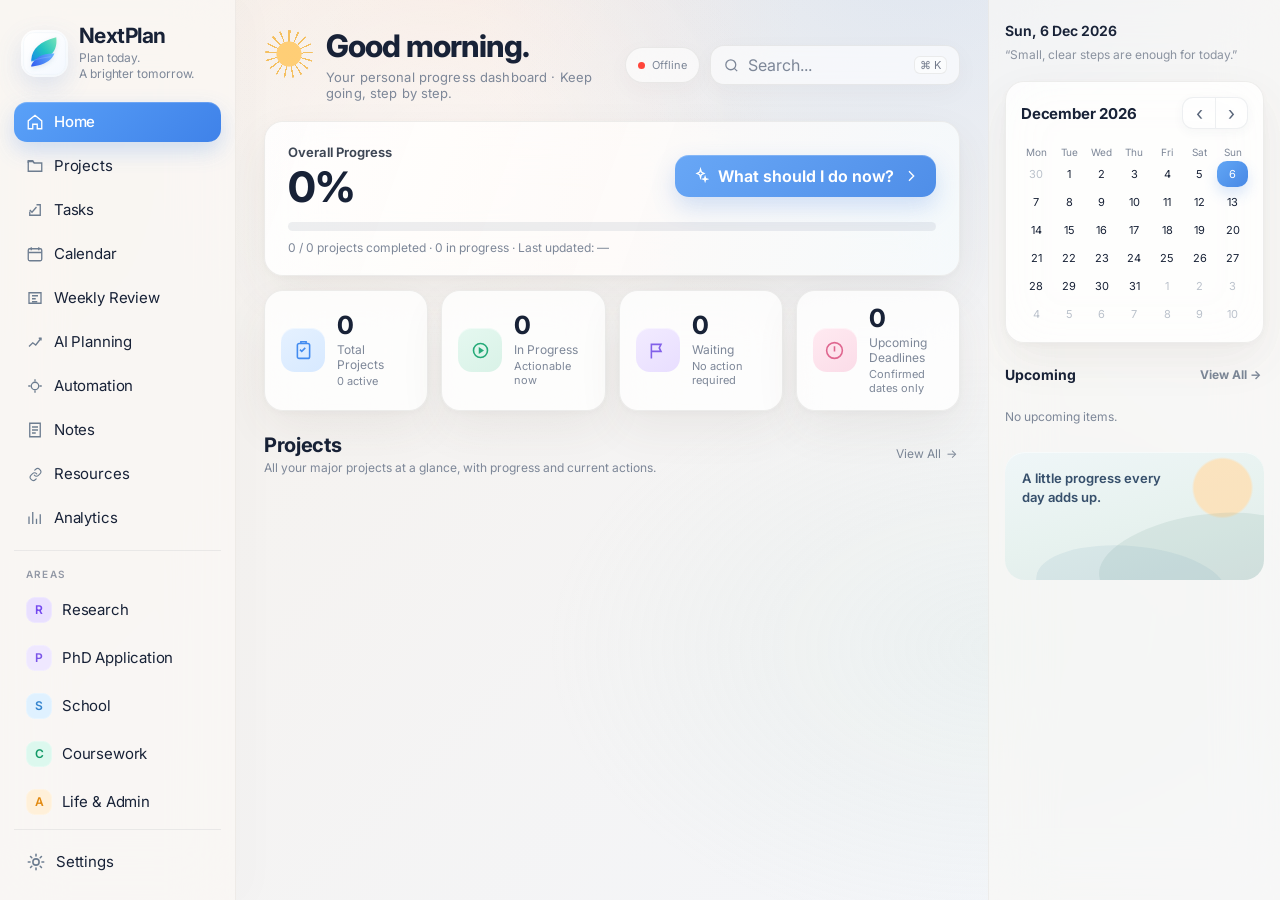
==== commit 26617a53: "Sync frontend with API without GitHub token" ====
--- a/index.html
+++ b/index.html
@@ -418,13 +418,13 @@
 function renderAll(){renderGreeting();renderHome();renderProjects();renderTasks();renderCalendar(calendarCursor,'calGrid','calTitle',false);renderWeeklyReview();renderPlanner();renderAutomation();renderNotes();renderResources();renderAnalytics();renderMiniSidebar()}
 function showView(name){currentView=name;document.querySelectorAll('.view').forEach(v=>v.classList.toggle('active',v.id==='view-'+name));document.querySelectorAll('.nav-btn[data-view]').forEach(b=>b.classList.toggle('active',b.dataset.view===name));if(innerWidth<=820)closeSidebar();window.scrollTo({top:0,behavior:'smooth'})}
 function pickNext(alternative=false){const exclude=alternative?lastPickKey:null,t=chooseDecision(exclude),dlg=$('nextDialog'),body=$('nextDialogBody'),alt=$('pickAlternative');if(!t){body.innerHTML=`<div class="empty-state"><b>No active work needs to move right now</b>Waiting and blocked projects are intentionally excluded.</div>`;lastPickKey=null;alt.style.display='none'}else{lastPickKey=t.key;const p=t.project,pc=projectPct(p),deadline=t.deadlineDays==null?'':(t.deadlineDays<=0?' · Due now':` · ${t.deadlineDays}d remaining`);body.innerHTML=`<div class="card" style="padding:16px;box-shadow:none"><div class="pc-top"><div class="pc-icon" style="background:${colorForCategory(p.category)[0]};color:${colorForCategory(p.category)[1]}">${iconForCategory(p.category)}</div><div class="pc-text"><div class="pc-title" style="font-size:16px">${esc(t.name)}</div><div class="pc-sub">${esc(p.name)} · ${priorityLabel(p.priority)}${deadline}</div></div></div><div class="next" style="margin-top:13px"><b>Why this?:</b> ${esc(t.why)}</div><div class="next" style="margin-top:9px"><b>Current action:</b> ${esc(p.next_action||t.name)}</div></div>`;alt.style.display=t.poolCount>1?'inline-flex':'none'}if(!dlg.open)dlg.showModal()}
-function openSettings(){const c=getCfg();$('repoInput').value=c.repo||'changxinjiresearch/LifeOS';$('branchInput').value=c.branch||'main';$('pathInput').value=c.path||'state.json';$('tokenInput').value=c.token||'';$('settingsDialog').showModal()}function apiPath(c){return `https://api.github.com/repos/${c.repo}/contents/${c.path.split('/').map(encodeURIComponent).join('/')}?ref=${encodeURIComponent(c.branch||'main')}`}function decode64(s){const bin=atob(s.replace(/\n/g,'')),bytes=Uint8Array.from(bin,c=>c.charCodeAt(0));return new TextDecoder().decode(bytes)}
-async function sync(){if(busy)return;const c=getCfg();if(!c.token){$('syncPill').className='sync-pill';$('syncText').textContent='Local';return}busy=true;$('syncPill').className='sync-pill syncing';$('syncText').textContent='Syncing';try{const r=await fetch(apiPath(c),{headers:{Accept:'application/vnd.github+json',Authorization:'Bearer '+c.token,'X-GitHub-Api-Version':'2022-11-28'}});if(!r.ok)throw new Error('GitHub '+r.status);const j=await r.json(),x=JSON.parse(decode64(j.content));if(!Array.isArray(x.projects))throw new Error('Invalid state file');state=x;saveCache();renderAll();$('syncPill').className='sync-pill synced';$('syncText').textContent='Synced'}catch(e){console.warn('NextPlan sync failed:',e);$('syncPill').className='sync-pill error';$('syncText').textContent='Offline'}finally{busy=false}}
+function openSettings(){const c=getCfg();$('repoInput').value=c.repo||'changxinjiresearch/LifeOS';$('branchInput').value=c.branch||'main';$('pathInput').value=c.path||'state.json';$('tokenInput').value=c.token||'';$('settingsDialog').showModal()}function apiBase(){const q=new URLSearchParams(location.search).get('api');return (q||localStorage.getItem('nextplan-api')||'https://backend-production-7612.up.railway.app').replace(/\/$/,'')}function apiPath(c){return `https://api.github.com/repos/${c.repo}/contents/${c.path.split('/').map(encodeURIComponent).join('/')}?ref=${encodeURIComponent(c.branch||'main')}`}function decode64(s){const bin=atob(s.replace(/\n/g,'')),bytes=Uint8Array.from(bin,c=>c.charCodeAt(0));return new TextDecoder().decode(bytes)}
+async function sync(){if(busy)return;busy=true;$('syncPill').className='sync-pill syncing';$('syncText').textContent='Syncing';try{let r=await fetch(apiBase()+'/api/state',{cache:'no-store'});if(r.ok){const x=await r.json();if(Array.isArray(x.projects)&&Array.isArray(x.notes)){state=x;saveCache();renderAll();$('syncPill').className='sync-pill synced';$('syncText').textContent='API synced';return}}const c=getCfg();if(!c.token){$('syncPill').className='sync-pill';$('syncText').textContent='Local';return}r=await fetch(apiPath(c),{headers:{Accept:'application/vnd.github+json',Authorization:'Bearer '+c.token,'X-GitHub-Api-Version':'2022-11-28'}});if(!r.ok)throw new Error('GitHub '+r.status);const j=await r.json(),x=JSON.parse(decode64(j.content));if(!Array.isArray(x.projects))throw new Error('Invalid state file');state=x;saveCache();renderAll();$('syncPill').className='sync-pill synced';$('syncText').textContent='Synced'}catch(e){console.warn('NextPlan sync failed:',e);$('syncPill').className='sync-pill error';$('syncText').textContent='Offline'}finally{busy=false}}
 function openSearch(){const dlg=$('searchDialog');dlg.showModal();setTimeout(()=>$('searchInput').focus(),20);renderSearch('')}function renderSearch(q){const raw=String(q||'').trim();if(raw.startsWith('>')){const needle=raw.toLowerCase();const cmds=paletteCommands.filter(c=>c[0].startsWith(needle)||c[1].toLowerCase().includes(needle.slice(1)));$('searchResults').innerHTML=cmds.length?`<div class="search-help">Commands</div>`+cmds.map(c=>`<div class="search-result" data-palette-view="${c[2]}"><span class="search-kind search-command">${esc(c[0])}</span><div><b>${esc(c[1])}</b><p>Open ${esc(c[1])}</p></div></div>`).join(''):`<div class="empty-state"><b>No command</b>Try &gt;review, &gt;calendar or &gt;analytics.</div>`;return}const {terms,filters}=parseSearchQuery(raw),rows=searchIndex().filter(r=>{const hay=[r.kind,r.title,r.sub,r.status||'',r.area||'',r.project||''].join(' ').toLowerCase();if(terms.some(t=>!hay.includes(t)))return false;if(filters.kind&&!r.kind.toLowerCase().includes(filters.kind))return false;if(filters.type&&!r.kind.toLowerCase().includes(filters.type))return false;if(filters.status&&String(r.status||'').toLowerCase()!==filters.status)return false;if(filters.area&&!String(r.area||'').toLowerCase().includes(filters.area))return false;if(filters.project&&!String(r.project||'').toLowerCase().includes(filters.project))return false;return true});$('searchResults').innerHTML=(raw?'<div class="search-help">Search projects, tasks, notes, resources, calendar and history · filters: kind:, status:, area:, project:</div>':'<div class="search-help">Type to search everything, or use &gt;review / &gt;calendar / &gt;analytics.</div>')+(rows.length?rows.slice(0,40).map(r=>`<div class="search-result" data-palette-view="${r.view}"><span class="search-kind">${esc(r.kind)}</span><div><b>${esc(r.title)}</b><p>${esc(r.sub)}</p></div></div>`).join(''):`<div class="empty-state"><b>No results</b>Try another keyword or remove a filter.</div>`)}
 function toggleTheme(){const dark=document.documentElement.dataset.theme==='dark';document.documentElement.dataset.theme=dark?'light':'dark';localStorage.setItem(THEME,dark?'light':'dark');renderAll()}function openSidebar(){$('sidebar').classList.add('open');$('scrim').classList.add('show')}function closeSidebar(){$('sidebar').classList.remove('open');$('scrim').classList.remove('show')}
 document.querySelectorAll('.nav-btn[data-view]').forEach(b=>b.addEventListener('click',()=>showView(b.dataset.view)));document.querySelectorAll('[data-go]').forEach(b=>b.addEventListener('click',()=>showView(b.dataset.go)));document.addEventListener('click',e=>{const target=e.target.closest('[data-go]');if(target&&target.closest('#homeProjects'))showView(target.dataset.go)});document.querySelectorAll('.area-filter').forEach(b=>b.addEventListener('click',()=>{$('projectAreaFilter').value=b.dataset.area;showView('projects');renderProjects()}));$('projectAreaFilter').onchange=renderProjects;$('projectStatusFilter').onchange=renderProjects;$('nextActionBtn').onclick=()=>pickNext(false);$('pickAlternative').onclick=()=>pickNext(true);$('closeNext').onclick=()=>$('nextDialog').close();$('settingsNav').onclick=openSettings;$('cancelSettings').onclick=()=>$('settingsDialog').close();$('themeBtn').onclick=toggleTheme;$('clearTokenBtn').onclick=()=>{const c=getCfg();delete c.token;saveCfg(c);$('tokenInput').value=''};
 $('settingsForm').onsubmit=e=>{if(e.submitter?.value!=='save')return;e.preventDefault();const c={repo:$('repoInput').value.trim(),branch:$('branchInput').value.trim()||'main',path:$('pathInput').value.trim(),token:$('tokenInput').value.trim()};if(!c.repo||!c.path||!c.token)return;saveCfg(c);$('settingsDialog').close();sync()};$('searchBtn').onclick=openSearch;document.querySelectorAll('.mobile-search').forEach(b=>b.onclick=openSearch);$('closeSearch').onclick=()=>$('searchDialog').close();$('searchInput').oninput=e=>renderSearch(e.target.value);$('searchResults').onclick=e=>{const row=e.target.closest('[data-palette-view]');if(!row)return;$('searchDialog').close();showView(row.dataset.paletteView)};document.addEventListener('keydown',e=>{if((e.metaKey||e.ctrlKey)&&e.key.toLowerCase()==='k'){e.preventDefault();openSearch()}if(e.key==='Escape'&&$('searchDialog').open)$('searchDialog').close()});$('calPrev').onclick=()=>{calendarCursor=new Date(calendarCursor.getFullYear(),calendarCursor.getMonth()-1,1);renderCalendar(calendarCursor,'calGrid','calTitle',false)};$('calNext').onclick=()=>{calendarCursor=new Date(calendarCursor.getFullYear(),calendarCursor.getMonth()+1,1);renderCalendar(calendarCursor,'calGrid','calTitle',false)};$('miniPrev').onclick=()=>{miniCursor=new Date(miniCursor.getFullYear(),miniCursor.getMonth()-1,1);renderCalendar(miniCursor,'miniDays','miniMonth',true)};$('miniNext').onclick=()=>{miniCursor=new Date(miniCursor.getFullYear(),miniCursor.getMonth()+1,1);renderCalendar(miniCursor,'miniDays','miniMonth',true)};$('menuBtn').onclick=openSidebar;$('scrim').onclick=closeSidebar;
-const th=localStorage.getItem(THEME)||'light';document.documentElement.dataset.theme=th;renderAll();if(getCfg().token){sync();syncTimer=setInterval(sync,60000)}if('serviceWorker' in navigator){window.addEventListener('load',()=>navigator.serviceWorker.register('./sw.js?v=phase-d-v1',{updateViaCache:'none'}).catch(()=>{}))}
+const th=localStorage.getItem(THEME)||'light';document.documentElement.dataset.theme=th;renderAll();sync();syncTimer=setInterval(sync,60000);if('serviceWorker' in navigator){window.addEventListener('load',()=>navigator.serviceWorker.register('./sw.js?v=phase-d-v1',{updateViaCache:'none'}).catch(()=>{}))}
 })();
 </script>
 </body>
